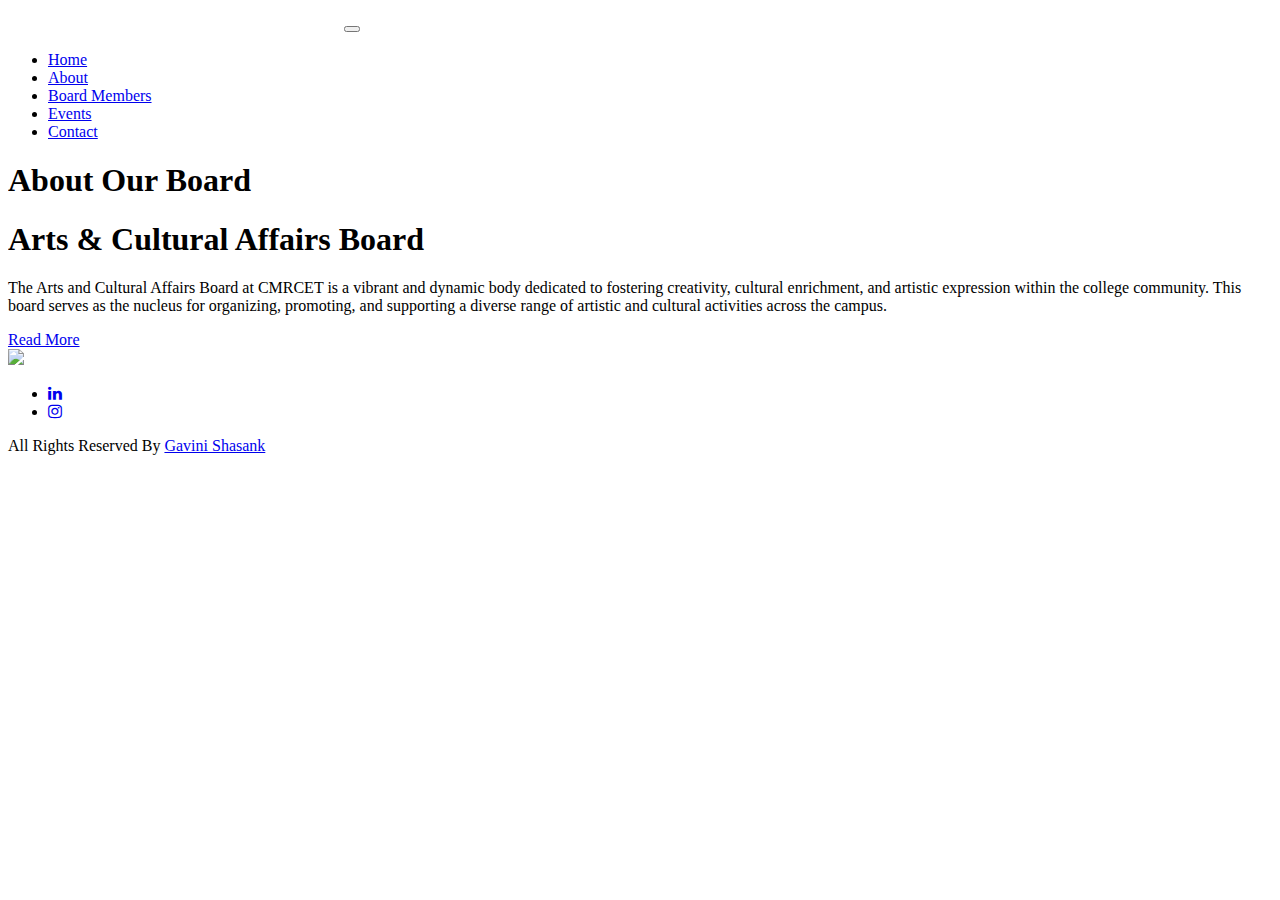
==== about.html @ b88264cf "Add files via upload" ====
<!DOCTYPE html>
<html>
   <head>
      <!-- basic -->
      <meta charset="utf-8">
      <meta http-equiv="X-UA-Compatible" content="IE=edge">
      <meta name="viewport" content="width=device-width, initial-scale=1">
      <!-- mobile metas -->
      <meta name="viewport" content="width=device-width, initial-scale=1">
      <meta name="viewport" content="initial-scale=1, maximum-scale=1">
      <!-- site metas -->
      <title>About</title>
      <meta name="keywords" content="">
      <meta name="description" content="">
      <meta name="author" content="">
      <!-- bootstrap css -->
      <link rel="stylesheet" type="text/css" href="css/bootstrap.min.css">
      <!-- style css -->
      <link rel="stylesheet" type="text/css" href="css/style.css">
      <!-- Responsive-->
      <link rel="stylesheet" href="css/responsive.css">
      <!-- fevicon -->
      <link rel="icon" href="images/sym.jpg" type="image/gif" />
      <!-- font css -->
      <link href="https://fonts.googleapis.com/css2?family=Poppins:wght@400;600;800&display=swap" rel="stylesheet">
      <!-- Scrollbar Custom CSS -->
      <link rel="stylesheet" href="css/jquery.mCustomScrollbar.min.css">
      <!-- Tweaks for older IEs-->
      <link rel="stylesheet" href="https://netdna.bootstrapcdn.com/font-awesome/4.0.3/css/font-awesome.css">
   </head>
   <body>
      <div class="header_section header_bg">
         <div class="container">
            <nav class="navbar navbar-expand-lg navbar-light bg-light">
               <a class="navbar-brand" href="index.html" style="color: #ffffff; font-size: 1.5rem; font-weight: bold; text-decoration: none; margin-right: 20px;">Arts & Cultural Affairs Board</a>
               <button class="navbar-toggler" type="button" data-toggle="collapse" data-target="#navbarSupportedContent" aria-controls="navbarSupportedContent" aria-expanded="false" aria-label="Toggle navigation">
                  <span class="navbar-toggler-icon"></span>
               </button>
               <div class="collapse navbar-collapse" id="navbarSupportedContent">
                  <ul class="navbar-nav ml-auto">
                     <li class="nav-item">
                        <a class="nav-link" href="index.html">Home</a>
                     </li>
                     <li class="nav-item">
                        <a class="nav-link" href="about.html">About</a>
                     </li>
                     <li class="nav-item">
                        <a class="nav-link" href="coffees.html">Board Members</a>
                     </li>
                     <li class="nav-item">
                        <a class="nav-link" href="blog.html">Events</a>
                     </li>
                     <li class="nav-item">
                        <a class="nav-link" href="contact.html">Contact</a>
                     </li>
                  </ul>
               </div>
            </nav>
         </div>
      </div>
      
      <!-- Add this script at the end of your body -->
      <script>
         // JavaScript to set active class based on current page
         var path = window.location.pathname;
         var page = path.split("/").pop();
         var navLinks = document.querySelectorAll('.navbar-nav .nav-link');
         navLinks.forEach(function(link) {
            if (link.getAttribute('href') === page) {
               link.parentElement.classList.add('active');
            } else {
               link.parentElement.classList.remove('active');
            }
         });
      </script>
   </body>
      <!-- header section end -->
      <!-- about section start -->
      <div class="about_section layout_padding">
         <div class="container">
            <div class="about_section_2">
               <div class="row">
                  <div class="col-md-6"> 
                     <div class="about_taital_box">
                        <h1 class="about_taital">About Our Board</h1>
                        <h1 class="about_taital_1">Arts & Cultural Affairs Board</h1>
                        <p class=" about_text">The Arts and Cultural Affairs Board at CMRCET is a vibrant and dynamic body dedicated to fostering creativity, cultural enrichment, and artistic expression within the college community. This board serves as the nucleus for organizing, promoting, and supporting a diverse range of artistic and cultural activities across the campus.</p>
                        <div class="readmore_btn"><a href="#">Read More</a></div>
                     </div>
                  </div>
                  <div class="col-md-6"> 
                     <div class="image_iman"><img src="images/sym.jpg" class="about_img"></div>
                  </div>
               </div>
            </div>
         </div>
      </div>
      <!-- about section end -->
      <!-- footer section start -->
      <div class="footer_section layout_padding margin_top90">
         <div class="container">
            <div class="row">
               <div class="col-md-12">
                  <div class="footer_social_icon">
                     <ul>
                        <!-- <li><a href="#"><i class="fa fa-facebook" aria-hidden="true"></i></a></li>
                        <li><a href="#"><i class="fa fa-twitter" aria-hidden="true"></i></a></li> -->
                        <li><a href="#"><i class="fa fa-linkedin" aria-hidden="true"></i></a></li>
                        <li><a href="#"><i class="fa fa-instagram" aria-hidden="true"></i></a></li>
                     </ul>
                  </div>
                  <!-- <div class="location_text">
                     <ul>
                        <li>
                           <a href="#">
                           <i class="fa fa-phone" aria-hidden="true"></i><span class="padding_left_10">+01 1234567890</span>
                           </a>
                        </li>
                        <li>
                           <a href="#">
                           <i class="fa fa-envelope" aria-hidden="true"></i><span class="padding_left_10">demo@gmail.com</span>
                           </a>
                        </li>
                     </ul>
                  </div> -->
                  <!-- <div class="form-group">
                     <textarea class="update_mail" placeholder="Your Email" rows="5" id="comment" name="Your Email"></textarea>
                     <div class="subscribe_bt"><a href="#"><i class="fa fa-arrow-right" aria-hidden="true"></i></a></div>
                  </div> -->
               </div>
            </div>
         </div>
      </div>
      <!-- footer section end -->
      <!-- copyright section start -->
      <!-- copyright section start -->
      <div class="copyright_section">
         <div class="container">
            <div class="row">
               <div class="col-sm-12">
                  <p class="copyright_text"> All Rights Reserved By <a href="https://gavinishasank.github.io/Portfolio/" target="_blank" >Gavini Shasank</a>
                     </p>
               </div>
            </div>
         </div>
      </div>
      <!-- copyright section end -->
      <!-- copyright section end -->
      <!-- Javascript files-->
      <script src="js/jquery.min.js"></script>
      <script src="js/popper.min.js"></script>
      <script src="js/bootstrap.bundle.min.js"></script>
      <script src="js/jquery-3.0.0.min.js"></script>
      <script src="js/plugin.js"></script>
      <!-- sidebar -->
      <script src="js/jquery.mCustomScrollbar.concat.min.js"></script>
      <script src="js/custom.js"></script>
   </body>
</html>
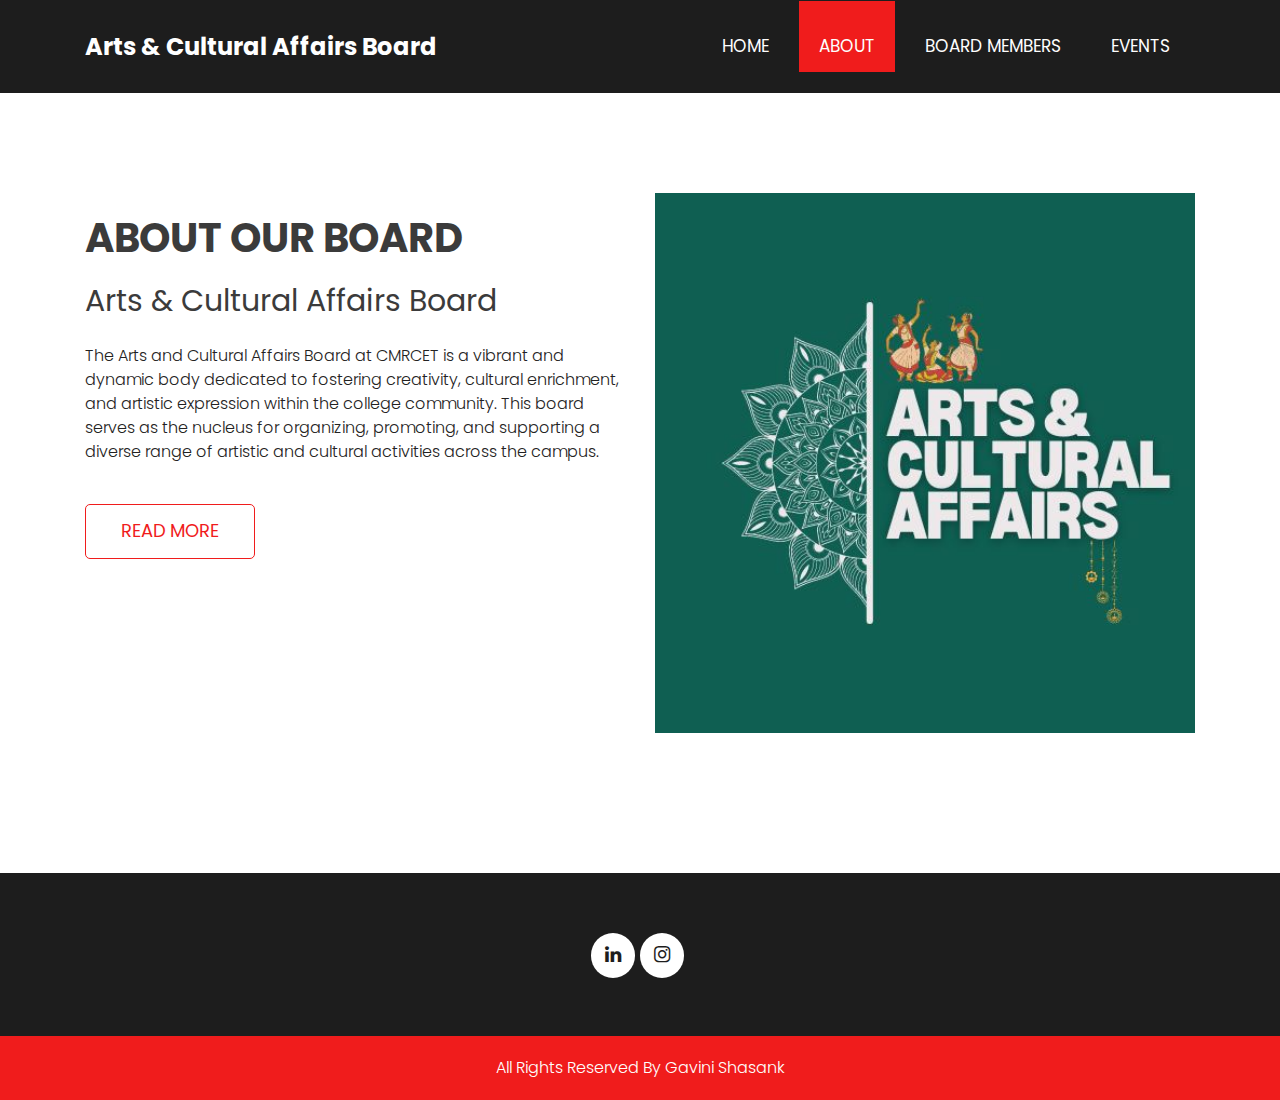
==== commit 90fc2d53: "made small changes regarding css formating" ====
--- a/about.html
+++ b/about.html
@@ -17,6 +17,9 @@
       <link rel="stylesheet" type="text/css" href="css/bootstrap.min.css">
       <!-- style css -->
       <link rel="stylesheet" type="text/css" href="css/style.css">
+      <link rel="stylesheet" type="text/css" href="css/stylea.css">
+      <link rel="stylesheet" type="text/css" href="css/stylem.css">
+      <link rel="stylesheet" type="text/css" href="css/stylee.css">
       <!-- Responsive-->
       <link rel="stylesheet" href="css/responsive.css">
       <!-- fevicon -->
@@ -45,14 +48,12 @@
                         <a class="nav-link" href="about.html">About</a>
                      </li>
                      <li class="nav-item">
-                        <a class="nav-link" href="coffees.html">Board Members</a>
+                        <a class="nav-link" href="members.html">Board Members</a>
                      </li>
                      <li class="nav-item">
-                        <a class="nav-link" href="blog.html">Events</a>
+                        <a class="nav-link" href="events.html">Events</a>
                      </li>
-                     <li class="nav-item">
-                        <a class="nav-link" href="contact.html">Contact</a>
-                     </li>
+                  
                   </ul>
                </div>
             </nav>
@@ -138,7 +139,7 @@
          <div class="container">
             <div class="row">
                <div class="col-sm-12">
-                  <p class="copyright_text"> All Rights Reserved By <a href="https://gavinishasank.github.io/Portfolio/" target="_blank" >Gavini Shasank</a>
+                  <p class="copyright_text"> All Rights Reserved By <a href="https://www.linkedin.com/in/gavini-shasank-b14610246/" target="_blank" >Gavini Shasank</a>
                      </p>
                </div>
             </div>
--- a/css/style.css
+++ b/css/style.css
@@ -0,0 +1,806 @@
+/*--------------------------------------------------------------------- File Name: style.css ---------------------------------------------------------------------*/
+
+/*--------------------------------------------------------------------- import Files ---------------------------------------------------------------------*/
+
+@import url(animate.min.css);
+@import url(normalize.css);
+@import url(icomoon.css);
+@import url(css/font-awesome.min.css);
+@import url(meanmenu.css);
+@import url(owl.carousel.min.css);
+@import url(swiper.min.css);
+@import url(slick.css);
+@import url(jquery.fancybox.min.css);
+@import url(jquery-ui.css);
+@import url(nice-select.css);
+
+/*--------------------------------------------------------------------- skeleton ---------------------------------------------------------------------*/
+
+* {
+  box-sizing: border-box !important;
+  transition: ease all 0.5s;
+}
+
+html {
+  scroll-behavior: smooth;
+}
+
+body {
+  color: #666666;
+  font-size: 14px;
+  font-family: "Poppins", sans-serif;
+  line-height: 1.80857;
+  font-weight: normal;
+  overflow-x: hidden;
+}
+
+a {
+  color: #1f1f1f;
+  text-decoration: none !important;
+  outline: none !important;
+  -webkit-transition: all 0.3s ease-in-out;
+  -moz-transition: all 0.3s ease-in-out;
+  -ms-transition: all 0.3s ease-in-out;
+  -o-transition: all 0.3s ease-in-out;
+  transition: all 0.3s ease-in-out;
+}
+
+h1,
+h2,
+h3,
+h4,
+h5,
+h6 {
+  letter-spacing: 0;
+  font-weight: normal;
+  position: relative;
+  padding: 0 0 10px 0;
+  font-weight: normal;
+  line-height: normal;
+  color: #111111;
+  margin: 0;
+}
+
+h1 {
+  font-size: 24px;
+}
+
+h2 {
+  font-size: 22px;
+}
+
+h3 {
+  font-size: 18px;
+}
+
+h4 {
+  font-size: 16px;
+}
+
+h5 {
+  font-size: 14px;
+}
+
+h6 {
+  font-size: 13px;
+}
+
+*,
+*::after,
+*::before {
+  -webkit-box-sizing: border-box;
+  -moz-box-sizing: border-box;
+  box-sizing: border-box;
+}
+
+h1 a,
+h2 a,
+h3 a,
+h4 a,
+h5 a,
+h6 a {
+  color: #212121;
+  text-decoration: none !important;
+  opacity: 1;
+}
+
+button:focus {
+  outline: none;
+}
+
+ul,
+li,
+ol {
+  margin: 0px;
+  padding: 0px;
+  list-style: none;
+}
+
+p {
+  margin: 20px;
+  font-weight: 300;
+  font-size: 15px;
+  line-height: 24px;
+}
+
+a {
+  color: #222222;
+  text-decoration: none;
+  outline: none !important;
+}
+
+a,
+.btn {
+  text-decoration: none !important;
+  outline: none !important;
+  -webkit-transition: all 0.3s ease-in-out;
+  -moz-transition: all 0.3s ease-in-out;
+  -ms-transition: all 0.3s ease-in-out;
+  -o-transition: all 0.3s ease-in-out;
+  transition: all 0.3s ease-in-out;
+}
+
+img {
+  max-width: 100%;
+  height: auto;
+}
+
+:focus {
+  outline: 0;
+}
+
+.paddind_bottom_0 {
+  padding-bottom: 0 !important;
+}
+
+.btn-custom {
+  margin-top: 20px;
+  background-color: transparent !important;
+  border: 2px solid #ddd;
+  padding: 12px 40px;
+  font-size: 16px;
+}
+
+.lead {
+  font-size: 18px;
+  line-height: 30px;
+  color: #767676;
+  margin: 0;
+  padding: 0;
+}
+
+.form-control:focus {
+  border-color: #ffffff !important;
+  box-shadow: 0 0 0 0.2rem rgba(255, 255, 255, 0.25);
+}
+
+.navbar-form input {
+  border: none !important;
+}
+
+.badge {
+  font-weight: 500;
+}
+
+blockquote {
+  margin: 20px 0 20px;
+  padding: 30px;
+}
+
+button {
+  border: 0;
+  margin: 0;
+  padding: 0;
+  cursor: pointer;
+}
+
+.full {
+  float: left;
+  width: 100%;
+}
+
+.layout_padding {
+  padding-top: 100px;
+  padding-bottom: 50px;
+}
+
+.padding_0 {
+  padding: 0px;
+}
+
+/* header section start */
+
+.header_section {
+  width: 100%;
+  float: left;
+  background-image: url(../images/akshaya.d.jpg);
+  height: auto;
+  background-size: 100% 100%;
+  background-repeat: no-repeat;
+}
+
+.header_bg {
+  width: 100%;
+  float: left;
+  background: #1d1d1d;
+  height: auto;
+  background-size: 100%;
+}
+
+.bg-light {
+  background-color: transparent !important;
+}
+
+.mr-auto,
+.mx-auto {
+  margin: 0 auto;
+  text-align: center;
+}
+
+.navbar-expand-lg .navbar-nav .nav-link {
+  padding: 30px 20px 10px 20px;
+  font-size: 17px;
+  color: #fefefd;
+  text-transform: uppercase;
+  background-color: transparent;
+  margin: 0px 5px;
+}
+
+.navbar-light .navbar-nav .nav-link:focus,
+.navbar-light .navbar-nav .nav-link:hover {
+  color: #fefefd;
+  background-color: #f01c1c;
+}
+
+.navbar-light .navbar-nav .active > .nav-link,
+.navbar-light .navbar-nav .nav-link.active,
+.navbar-light .navbar-nav .nav-link.show,
+.navbar-light .navbar-nav .show > .nav-link {
+  color: #fefefd;
+  background-color: #f01c1c;
+}
+
+.navbar-brand {
+  margin: 0px;
+  float: right;
+}
+
+.navbar {
+  padding: 0px 0px 20px 0px;
+}
+
+.user_icon {
+  padding-right: 15px;
+}
+
+.login_bt {
+  width: 210px;
+  margin-top: 28px;
+}
+
+.login_bt ul {
+  margin: 0px;
+  padding: 0px;
+}
+
+.login_bt li a {
+  float: left;
+  font-size: 18px;
+  color: #fefefd;
+  text-transform: uppercase;
+  padding: 0px 0px 0px 50px;
+}
+
+.login_bt li a:hover {
+  color: #f01c1c;
+}
+
+.navbar-brand {
+  margin-top: 20px;
+}
+
+/* header section end */
+
+/* banner section start */
+
+.banner_section {
+  width: 100%;
+  float: left;
+  padding: 90px 0px 140px 0px;
+}
+
+.banner_taital_main {
+  width: 100%;
+  float: left;
+}
+
+.banner_taital {
+  width: 100%;
+  font-size: 80px;
+  color: #fefefd;
+  font-weight: 800;
+  line-height: 90px;
+}
+
+.banner_text {
+  width: 100%;
+  float: left;
+  font-size: 16px;
+  color: #fefefd;
+  margin: 20px 0px 0px 0px;
+}
+
+.btn_main {
+  width: 100%;
+  float: left;
+  padding-top: 40px;
+}
+
+.about_bt {
+  width: 175px;
+  float: left;
+}
+
+.about_bt a {
+  width: 100%;
+  float: left;
+  font-size: 18px;
+  background-color: #fefefd;
+  color: #1c130f;
+  text-align: center;
+  padding: 10px;
+  border-radius: 5px;
+  text-transform: uppercase;
+}
+
+.about_bt a:hover {
+  color: #fefefd;
+  background-color: #f01c1c;
+}
+
+.about_bt.active a {
+  color: #fefefd;
+  background-color: #f01c1c;
+}
+
+.callnow_bt {
+  width: 175px;
+  float: left;
+}
+
+.callnow_bt a {
+  width: 100%;
+  float: left;
+  font-size: 18px;
+  background-color: #fefefd;
+  color: #1c130f;
+  text-align: center;
+  padding: 10px;
+  margin-left: 10px;
+  border-radius: 5px;
+  text-transform: uppercase;
+}
+
+.callnow_bt a:hover {
+  color: #fefefd;
+  background-color: #f01c1c;
+}
+
+#banner_slider a.carousel-control-prev {
+  left: 0px;
+  top: 411px;
+  right: 60px;
+}
+
+#banner_slider a.carousel-control-next {
+  right: 0px;
+  top: 411px;
+  left: 60px;
+  color: #fefefd;
+  background-color: #f01c1c;
+}
+
+#banner_slider .carousel-control-next,
+#banner_slider .carousel-control-prev {
+  width: 55px;
+  height: 55px;
+  opacity: 1;
+  font-size: 16px;
+  color: #4a4949;
+  background-color: #efefef;
+  margin: 0 auto;
+  text-align: center;
+}
+
+#banner_slider .carousel-control-next:focus,
+#banner_slider .carousel-control-next:hover,
+#banner_slider .carousel-control-prev:focus,
+#banner_slider .carousel-control-prev:hover {
+  color: #fefefd;
+  background-color: #f01c1c;
+}
+
+.banner_img {
+  width: 100%;
+  float: left;
+  text-align: center;
+}
+
+/* banner section end */
+
+/* about section start */
+/* about section end */
+
+/* coffee section start */
+
+/* coffee section end */
+
+/* client section start */
+
+.client_section {
+  width: 100%;
+  float: left;
+}
+
+.client_section_2 {
+  width: 100%;
+  float: left;
+}
+
+.client_taital_main {
+  width: 100%;
+  display: flex;
+  padding-top: 30px;
+}
+
+.client_left {
+  width: 20%;
+  float: left;
+}
+
+.client_img {
+  width: 90%;
+}
+
+.client_right {
+  width: 80%;
+  float: left;
+  padding-top: 20px;
+}
+
+.moark_text {
+  width: 100%;
+  float: left;
+  font-size: 24px;
+  color: #3b3b3b;
+  font-weight: bold;
+}
+
+.client_text {
+  width: 75%;
+  float: left;
+  font-size: 16px;
+  color: #3b3b3b;
+  margin: 0px;
+}
+
+#custom_slider a.carousel-control-prev {
+  left: initial;
+  top: 190px;
+  right: -50px;
+  color: #fefefd;
+  background-color: #dc8977;
+}
+
+#custom_slider a.carousel-control-next {
+  right: -50px;
+  top: 130px;
+}
+
+#custom_slider .carousel-control-next,
+#custom_slider .carousel-control-prev {
+  width: 55px;
+  height: 55px;
+  opacity: 1;
+  font-size: 16px;
+  color: #fefefd;
+  background-color: #4a4949;
+}
+
+#custom_slider .carousel-control-next:focus,
+#custom_slider .carousel-control-next:hover,
+#custom_slider .carousel-control-prev:focus,
+#custom_slider .carousel-control-prev:hover {
+  color: #fefefd;
+  background-color: #dc8977;
+}
+
+/* client section end */
+
+/* blog section start */
+
+/* blog section end */
+
+/* contact section start */
+
+.contact_section {
+  width: 100%;
+  float: left;
+}
+
+.contact_taital {
+  width: 100%;
+  float: left;
+  font-size: 40px;
+  color: #252525;
+  font-weight: bold;
+  text-align: center;
+  text-transform: uppercase;
+}
+
+.contact_section_2 {
+  width: 100%;
+  float: left;
+  padding-top: 55px;
+}
+
+.padding_left_0 {
+  padding-left: 0px;
+}
+
+.mail_section_1 {
+  width: 50%;
+  margin: 0 auto;
+}
+
+.mail_text {
+  width: 100%;
+  float: left;
+  font-size: 16px;
+  color: #2e2e2d;
+  border: 0px;
+  background-color: #efefef;
+  padding: 11px 20px;
+  margin-top: 20px;
+  border-radius: 40px;
+  font-family: "Poppins", sans-serif;
+}
+
+input.mail_text::placeholder {
+  color: #2e2e2d;
+}
+
+.massage-bt {
+  color: #2e2e2d;
+  width: 100%;
+  height: 110px;
+  font-size: 18px;
+  background-color: #efefef;
+  padding: 40px 20px 0px 20px;
+  border: 0px;
+  height: 110px;
+  margin-top: 20px;
+  border-radius: 40px;
+  font-family: "Poppins", sans-serif;
+}
+
+textarea#comment.massage-bt::placeholder {
+  color: #2e2e2d;
+}
+
+.send_bt {
+  width: 170px;
+  margin: 0 auto;
+  text-align: center;
+}
+
+.send_bt a {
+  width: 100%;
+  text-align: center;
+  font-size: 16px;
+  color: #fefefd;
+  background-color: #f01c1c;
+  padding: 10px;
+  margin-top: 20px;
+  display: block;
+  border-radius: 40px;
+}
+
+.send_bt a:hover {
+  color: #161616;
+  background-color: #efefef;
+}
+
+.map_main {
+  width: 100%;
+  float: left;
+  margin-top: 90px;
+}
+
+/* contact section end */
+
+/* footer section start */
+
+.footer_section {
+  width: 100%;
+  float: left;
+  height: auto;
+  background-color: #1d1d1d;
+  background-size: 100%;
+  padding: 50px 0px;
+}
+
+.address_text {
+  width: 100%;
+  float: left;
+  text-align: center;
+  font-size: 30px;
+  color: #fefefd;
+  font-weight: bold;
+  padding-bottom: 50px;
+}
+
+.footer_text {
+  width: 60%;
+  margin: 0 auto;
+  font-size: 16px;
+  color: #fefefd;
+  text-align: center;
+}
+
+.location_text {
+  width: 100%;
+  margin: 0 auto;
+  text-align: center;
+  padding-top: 50px;
+}
+
+.location_text ul {
+  margin: 0px;
+  padding: 0px;
+  display: inline-block;
+}
+
+.location_text li {
+  float: left;
+  font-size: 16px;
+  color: #ffffff;
+  padding: 0px 10px 5px 10px;
+}
+
+.location_text li a {
+  color: #ffffff;
+}
+
+.location_text li a:hover {
+  color: #f01c1c;
+}
+
+.padding_left_10 {
+  padding-left: 10px;
+}
+
+.social_icon {
+  width: 100%;
+  display: inline-block;
+  text-align: center;
+  margin-top: 10px;
+}
+
+.footer_social_icon {
+  width: 100%;
+  margin: 0 auto;
+  text-align: center;
+}
+
+.footer_social_icon ul {
+  margin: 0px;
+  padding: 0px;
+  display: inline-block;
+}
+
+.footer_social_icon li {
+  float: left;
+}
+
+.footer_social_icon li a {
+  float: left;
+  padding: 5px 10px;
+  background-color: #fff;
+  color: #1d1d1d;
+  border-radius: 100%;
+  font-size: 19px;
+  margin-right: 5px;
+  width: 44px;
+  text-align: center;
+  margin-top: 10px;
+}
+
+.footer_social_icon li a:hover {
+  background-color: #ffffff;
+  color: #f01c1c;
+}
+
+.update_mail {
+  color: #383838;
+  width: 100%;
+  height: 55px;
+  font-size: 18px;
+  padding: 10px 20px 0px 20px;
+  background-color: #efefef;
+  margin: 0 auto;
+  justify-content: center;
+  align-items: center;
+  display: block;
+  margin-top: 20px;
+  border: 1px solid #f01c1c;
+}
+
+textarea#comment.update_mail::placeholder {
+  color: #383838;
+}
+
+.form-group {
+  margin-bottom: 1rem;
+  display: flex;
+  width: 50%;
+  margin: 0 auto;
+  text-align: center;
+}
+
+.subscribe_bt {
+  width: 70px;
+  float: left;
+  padding-top: 20px;
+}
+
+.subscribe_bt a {
+  width: 100%;
+  float: left;
+  color: #fefefd;
+  font-size: 16px;
+  padding: 13px 0px 14px 0px;
+  background-color: #f01c1c;
+  text-transform: uppercase;
+  text-align: center;
+}
+
+.subscribe_bt a:hover {
+  color: #fefefd;
+  background-color: #f01c1c;
+}
+
+/* footer section end */
+
+/* copyright section start */
+
+.copyright_section {
+  width: 100%;
+  float: left;
+  background-color: #f01c1c;
+  height: auto;
+}
+
+.copyright_text {
+  width: 100%;
+  float: left;
+  font-size: 16px;
+  color: #fefefd;
+  text-align: center;
+  margin-left: 0px;
+  font-family: "Poppins", sans-serif;
+}
+
+.copyright_text a {
+  color: #fefefd;
+}
+
+.copyright_text a:hover {
+  color: #252525;
+}
+
+/* copyright section end */
+
+.margin_top90 {
+  margin-top: 90px;
+}
--- a/css/stylea.css
+++ b/css/stylea.css
@@ -0,0 +1,69 @@
+.about_section {
+  width: 100%;
+  float: left;
+}
+
+.about_section_2 {
+  width: 100%;
+  float: left;
+}
+
+.about_taital {
+  width: 100%;
+  float: left;
+  font-size: 40px;
+  color: #3b3b3b;
+  text-transform: uppercase;
+  font-weight: bold;
+  padding-bottom: 0px;
+}
+
+.about_taital_box {
+  width: 100%;
+  float: left;
+  padding-top: 15px;
+}
+
+.about_img {
+  width: 100%;
+}
+
+.about_taital_1 {
+  width: 100%;
+  float: left;
+  font-size: 30px;
+  color: #3b3b3b;
+  margin: 10px 0px;
+}
+
+.about_text {
+  width: 100%;
+  float: left;
+  font-size: 16px;
+  color: #232222;
+  margin: 0px;
+}
+
+.readmore_btn {
+  width: 170px;
+  float: left;
+  margin-top: 40px;
+}
+
+.readmore_btn a {
+  width: 100%;
+  float: left;
+  font-size: 18px;
+  color: #f01c1c;
+  text-transform: uppercase;
+  border-radius: 5px;
+  border: 1px solid #f01c1c;
+  padding: 10px;
+  border-radius: 5px;
+  text-align: center;
+}
+
+.readmore_btn a:hover {
+  color: #4a4949;
+  border: 1px solid #4a4949;
+}
--- a/css/stylem.css
+++ b/css/stylem.css
@@ -0,0 +1,108 @@
+.coffee_section {
+  width: 100%;
+  float: left;
+}
+
+.coffee_taital {
+  width: 100%;
+  float: left;
+  font-size: 40px;
+  color: #3b3b3b;
+  text-transform: uppercase;
+  text-align: center;
+  font-weight: bold;
+  padding-bottom: 0px;
+}
+
+.coffee_section_2 {
+  width: 90%;
+  margin: 0 auto;
+  text-align: center;
+  padding-top: 40px;
+}
+
+.coffee_img img {
+  width: 100%;
+  float: left;
+}
+.coffee_box {
+  width: 100%;
+  float: left;
+  background-color: #242c2f;
+  height: auto;
+  padding: 20px 20px;
+}
+.coffee_box:hover {
+  background-color: #f01c1c;
+}
+
+.types_text {
+  width: 100%;
+  float: left;
+  font-size: 22px;
+  color: #fefefd;
+  text-align: center;
+  font-weight: bold;
+}
+
+.looking_text {
+  width: 100%;
+  float: left;
+  font-size: 14px;
+  color: #fefefd;
+  text-align: center;
+  margin: 0px;
+}
+
+.read_bt {
+  width: 150px;
+  margin: 0 auto;
+  text-align: center;
+  padding-top: 20px;
+  display: flex;
+}
+
+.read_bt a {
+  width: 100%;
+  float: left;
+  font-size: 16px;
+  color: #fefefd;
+  text-align: center;
+  border-radius: 5px;
+  border: 1px solid #fefefd;
+  text-transform: uppercase;
+  padding: 8px;
+}
+
+.read_bt a:hover {
+  color: #fefefd;
+  border: 1px solid #fefefd;
+}
+
+#main_slider a.carousel-control-prev {
+  left: -50px;
+  top: 170px;
+}
+
+#main_slider a.carousel-control-next {
+  right: -50px;
+  top: 170px;
+}
+
+#main_slider .carousel-control-next,
+#main_slider .carousel-control-prev {
+  width: 55px;
+  height: 55px;
+  opacity: 1;
+  font-size: 16px;
+  color: #fefefd;
+  background-color: #4a4949;
+}
+
+#main_slider .carousel-control-next:focus,
+#main_slider .carousel-control-next:hover,
+#main_slider .carousel-control-prev:focus,
+#main_slider .carousel-control-prev:hover {
+  color: #fefefd;
+  background-color: #f01c1c;
+}
--- a/css/stylee.css
+++ b/css/stylee.css
@@ -0,0 +1,75 @@
+.blog_section {
+  width: 100%;
+  float: left;
+}
+
+.blog_section_2 {
+  width: 100%;
+  float: left;
+  padding-top: 60px;
+}
+
+.blog_box {
+  width: 100%;
+  background-color: #ffffff;
+  box-shadow: 0px 0px 20px 0px;
+  padding: 0px 0px 30px 0px;
+}
+
+.blog_img {
+  width: 100%;
+}
+
+.date_text {
+  width: 100px;
+  font-size: 18px;
+  color: #ffffff;
+  text-align: center;
+  text-transform: uppercase;
+  padding: 20px 0px;
+  background-color: #f01c1c;
+  position: absolute;
+  top: 0px;
+}
+
+.prep_text {
+  width: 100%;
+  font-size: 20px;
+  color: #3b3b3b;
+  text-transform: uppercase;
+  font-weight: bold;
+  padding: 20px 20px 10px 20px;
+}
+
+.lorem_text {
+  width: 100%;
+  font-size: 14px;
+  color: #3b3b3b;
+  margin: 0px;
+  padding: 0px 20px;
+}
+
+.read_btn {
+  width: 150px;
+  margin: 0 auto;
+  text-align: center;
+  padding-top: 20px;
+  display: flex;
+}
+
+.read_btn a {
+  width: 100%;
+  float: left;
+  font-size: 16px;
+  color: #f01c1c;
+  text-align: center;
+  border-radius: 5px;
+  border: 1px solid #f01c1c;
+  text-transform: uppercase;
+  padding: 8px;
+}
+
+.read_btn a:hover {
+  color: #3b3b3b;
+  border: 1px solid #3b3b3b;
+}
--- a/css/responsive.css
+++ b/css/responsive.css
@@ -0,0 +1,537 @@
+/*--------------------------------------------------------------------- File Name: responsive.css ---------------------------------------------------------------------*/
+
+
+/*------------------------------------------------------------------- 991px x 768px ---------------------------------------------------------------------*/
+
+@media only screen and (min-width: 768px) and (max-width: 991px) {
+    .header-search {
+        padding: 15px 0px;
+    }
+}
+
+
+/*------------------------------------------------------------------- 767px x 599px ---------------------------------------------------------------------*/
+
+@media only screen and (min-width: 599px) and (max-width: 767px) {
+    .logo {
+        text-align: center;
+    }
+    .cart-content-right {
+        padding-bottom: 5px;
+    }
+    .mg {
+        margin: 0px 0px;
+    }
+    .menu-area-main {
+        height: 256px;
+        overflow-y: auto;
+    }
+    .megamenu>.row [class*="col-"] {
+        padding: 0px;
+    }
+    .menu-area-main .megamenu .men-cat {
+        padding: 0px 15px;
+    }
+    .menu-area-main .megamenu .women-cat {
+        padding: 0px 15px;
+    }
+    .menu-area-main .megamenu .el-cat {
+        padding: 0px 15px;
+    }
+    .mean-container .mean-nav ul li a.mean-expand {
+        height: 19px;
+    }
+    .category-box.women-box {
+        display: none;
+    }
+    .cart-box {
+        display: inline-block;
+        margin: 0px 30px;
+    }
+    .wish-box {
+        float: none;
+        margin: 0px 30px;
+        display: inline-block;
+    }
+    .menu-add {
+        display: none;
+    }
+    .category-box {
+        display: none;
+    }
+    .mean-container .mean-nav ul li ol {
+        padding: 0px;
+    }
+    .mean-container .mean-nav ul li a {
+        padding: 10px 20px;
+        width: 94.8%;
+    }
+    .mean-container .mean-nav ul li li a {
+        width: 92%;
+        padding: 1em 4%;
+    }
+    .mean-container .mean-nav ul li li li a {
+        width: 100%;
+    }
+    .header-search {
+        padding: 15px 0px;
+    }
+    #collapseFilter.d-md-block {
+        padding: 30px 0px;
+    }
+}
+
+
+/*------------------------------------------------------------------- 599px x 280px ---------------------------------------------------------------------*/
+
+@media only screen and (min-width: 280px) and (max-width: 599px) {
+    .cart-content-right {
+        padding-bottom: 5px;
+    }
+    .megamenu>.row [class*="col-"] {
+        padding: 0px;
+    }
+    .menu-area-main .megamenu .men-cat {
+        padding: 0px 15px;
+    }
+    .menu-area-main .megamenu .women-cat {
+        padding: 0px 15px;
+    }
+    .menu-area-main .megamenu .el-cat {
+        padding: 0px 15px;
+    }
+    .mean-container .mean-nav ul li a {
+        padding: 1em 4%;
+        width: 92%;
+    }
+    .mean-container .mean-nav ul li li a {
+        width: 90%;
+        padding: 1em 5%;
+    }
+    .mean-container .sub-full.megamenu-categories ol li a {
+        padding: 5px 0px;
+        text-transform: capitalize;
+        width: 100%;
+    }
+    .megamenu .sub-full.megamenu-categories .women-box .banner-up-text a {
+        width: auto;
+        border: none;
+        float: none;
+    }
+    .menu-area-main {
+        height: 45px;
+        overflow-y: auto;
+    }
+    .mean-container .mean-nav ul li a.mean-expand {
+        top: 0;
+    }
+}
+
+@media (min-width: 992px) and (max-width: 1199px) {
+    .navbar {
+        padding: 0px 0px 15px 0px;
+    }
+
+    .login_bt {
+        width: 140px;
+        margin-top: 28px;
+    }
+
+    .login_bt li a {
+        padding: 0px 0px 0px 20px;
+    }
+
+    .navbar-expand-lg .navbar-nav .nav-link {
+        padding: 30px 10px 10px 10px;
+    }
+
+    .about_taital_box {
+        padding-top: 0px;
+    }
+
+    .about_taital_1 {
+        font-size: 26px;
+        margin: 0px;
+    }
+
+    .readmore_btn {
+        margin-top: 20px;
+    }
+
+    .about_img {
+        height: 300px;
+    }
+
+    .types_text {
+        font-size: 17px;
+    }
+
+    #custom_slider a.carousel-control-next {
+        right: 0px;
+        top: 175px;
+    }
+
+    #custom_slider a.carousel-control-prev {
+        right: 0px;
+        top: 120px;
+        left: initial;
+    }
+
+
+
+}
+
+@media (min-width: 768px) and (max-width: 991px) {
+    .navbar {
+        padding: 15px 0px;
+    }
+    .navbar-light .navbar-toggler {
+        color: #fff;
+        border-color: #fff;
+        background: #fff;
+    }
+    .navbar-expand-lg .navbar-nav .nav-link {
+        color: #ffffff;
+        padding: 10px 20px;
+    }
+    .header_section {
+        background-size: cover;
+    }
+    .navbar-expand-lg .navbar-nav .nav-link {
+        text-align: center;
+    }
+    .search_bt {
+        width: 100%;
+        text-align: center;
+    }
+    #banner_slider a.carousel-control-next {
+        right: 0px;
+        top: 585px;
+        left: 170px;
+        display: none;
+    }
+    #banner_slider a.carousel-control-prev {
+        left: 100px;
+        top: 585px;
+        display: none;
+    }
+    .banner_section .row {
+        display: flex;
+        flex-direction: column-reverse;
+    }
+    .banner_taital_main {
+        padding-top: 0px;
+    }
+
+    .about_taital_box {
+        padding-top: 0;
+    }
+
+    .about_taital {
+        font-size: 30px;
+    }
+
+    .about_text {
+        font-size: 14px;
+    }
+
+    .about_taital_1 {
+        font-size: 24px;
+        margin: 0px;
+    }
+
+    .readmore_btn {
+        margin-top: 20px;
+    }
+
+    #main_slider a.carousel-control-prev {
+        left: -38px;
+        top: 440px;
+    }
+
+    #main_slider a.carousel-control-next {
+        right: -38px;
+        top: 440px;
+    }
+
+    .coffee_img {
+        margin-top: 20px;
+    }
+
+    .client_right {
+        padding-top: 0px;
+    }
+
+    .client_text {
+        width: 90%;
+    }
+
+    #custom_slider a.carousel-control-next {
+        right: -39px;
+        top: 80px;
+    }
+
+    #custom_slider a.carousel-control-prev {
+        left: initial;
+        top: 140px;
+        right: -39px;
+    }
+
+
+
+
+
+
+
+
+
+
+
+}
+
+@media (min-width: 576px) and (max-width: 767px) {
+    .navbar {
+        padding: 15px 0px;
+    }
+    .navbar-light .navbar-toggler {
+        color: #fff;
+        border-color: #fff;
+        background: #fff;
+    }
+    .navbar-expand-lg .navbar-nav .nav-link {
+        color: #ffffff;
+        padding: 10px 20px;
+    }
+    .header_section {
+        background-size: cover;
+    }
+    .navbar-expand-lg .navbar-nav .nav-link {
+        text-align: center;
+    }
+    .search_bt {
+        width: 100%;
+        text-align: center;
+    }
+    #banner_slider a.carousel-control-next {
+        right: 0px;
+        top: 585px;
+        left: 170px;
+        display: none;
+    }
+    #banner_slider a.carousel-control-prev {
+        left: 100px;
+        top: 585px;
+        display: none;
+    }
+    .banner_section .row {
+        display: flex;
+        flex-direction: column-reverse;
+    }
+    .banner_taital_main {
+        padding-top: 0px;
+    }
+    .about_bt {
+        width: 140px;
+        float: left;
+    }
+    .about_img {
+        margin-top: 40px;
+    }
+    .callnow_bt {
+        width: 140px;
+        float: left;
+    }
+    .coffee_taital {
+        font-size: 30px;
+    }
+    #main_slider a.carousel-control-next {
+        right: 0;
+        display: none;
+    }
+    #main_slider a.carousel-control-prev {
+        left: 0;
+        display: none;
+    }
+
+    #custom_slider a.carousel-control-next {
+        right: 0;
+        top: 130px;
+        display: none;
+    }
+
+    #custom_slider a.carousel-control-prev {
+        right: 0;
+        top: 130px;
+        display: none;
+    }
+
+    .about_taital {
+        font-size: 23px;
+    }
+
+    .coffee_img img {
+        margin-top: 20px;
+    }
+
+    .client_taital_main {
+        display: block;
+    }
+
+    .client_left {
+        width: 100%;
+    }
+
+    .client_img img {
+        width: 100%;
+    }
+
+    .client_right {
+        width: 100%;
+    }
+
+    .client_text {
+        width: 100%;
+        font-size: 14px;
+    }
+
+    .prep_text {
+        font-size: 18px;
+    }
+
+    .read_btn{
+        margin-bottom: 20px;
+    }
+
+    .mail_section_1 {
+        width: 100%;
+    }
+    .form-group {
+        width: 100%;
+    }
+}
+
+@media (max-width: 575px) {
+    .navbar {
+        padding: 15px 0px;
+    }
+    .navbar-light .navbar-toggler {
+        color: #fff;
+        border-color: #fff;
+        background: #fff;
+    }
+    .navbar-expand-lg .navbar-nav .nav-link {
+        color: #ffffff;
+        padding: 10px 20px;
+    }
+    .header_section {
+        background-size: cover;
+    }
+    .navbar-expand-lg .navbar-nav .nav-link {
+        text-align: center;
+    }
+    .search_bt {
+        width: 100%;
+        text-align: center;
+    }
+    #banner_slider a.carousel-control-next {
+        right: 0px;
+        top: 585px;
+        left: 170px;
+        display: none;
+    }
+    #banner_slider a.carousel-control-prev {
+        left: 100px;
+        top: 585px;
+        display: none;
+    }
+    .banner_section .row {
+        display: flex;
+        flex-direction: column-reverse;
+    }
+    .banner_taital_main {
+        padding-top: 0px;
+    }
+    .tasty_text {
+        color: #ffffff;
+    }
+    .about_bt {
+        width: 140px;
+        float: left;
+    }
+    .about_img {
+        margin-top: 40px;
+    }
+    .callnow_bt {
+        width: 140px;
+        float: left;
+    }
+    .coffee_taital {
+        font-size: 30px;
+    }
+    #main_slider a.carousel-control-next {
+        right: 0;
+        display: none;
+    }
+    #main_slider a.carousel-control-prev {
+        left: 0;
+        display: none;
+    }
+
+    #custom_slider a.carousel-control-next {
+        right: 0;
+        top: 130px;
+        display: none;
+    }
+
+    #custom_slider a.carousel-control-prev {
+        right: 0;
+        top: 130px;
+        display: none;
+    }
+
+    .about_taital {
+        font-size: 23px;
+    }
+
+    .coffee_img img {
+        margin-top: 20px;
+    }
+
+    .client_taital_main {
+        display: block;
+    }
+
+    .client_left {
+        width: 100%;
+    }
+
+    .client_img img {
+        width: 100%;
+    }
+
+    .client_right {
+        width: 100%;
+    }
+
+    .client_text {
+        width: 100%;
+        font-size: 14px;
+    }
+
+    .prep_text {
+        font-size: 18px;
+    }
+
+    .read_btn{
+        margin-bottom: 20px;
+    }
+
+    .mail_section_1 {
+        width: 100%;
+    }
+    .form-group {
+        width: 100%;
+    }
+
+
+}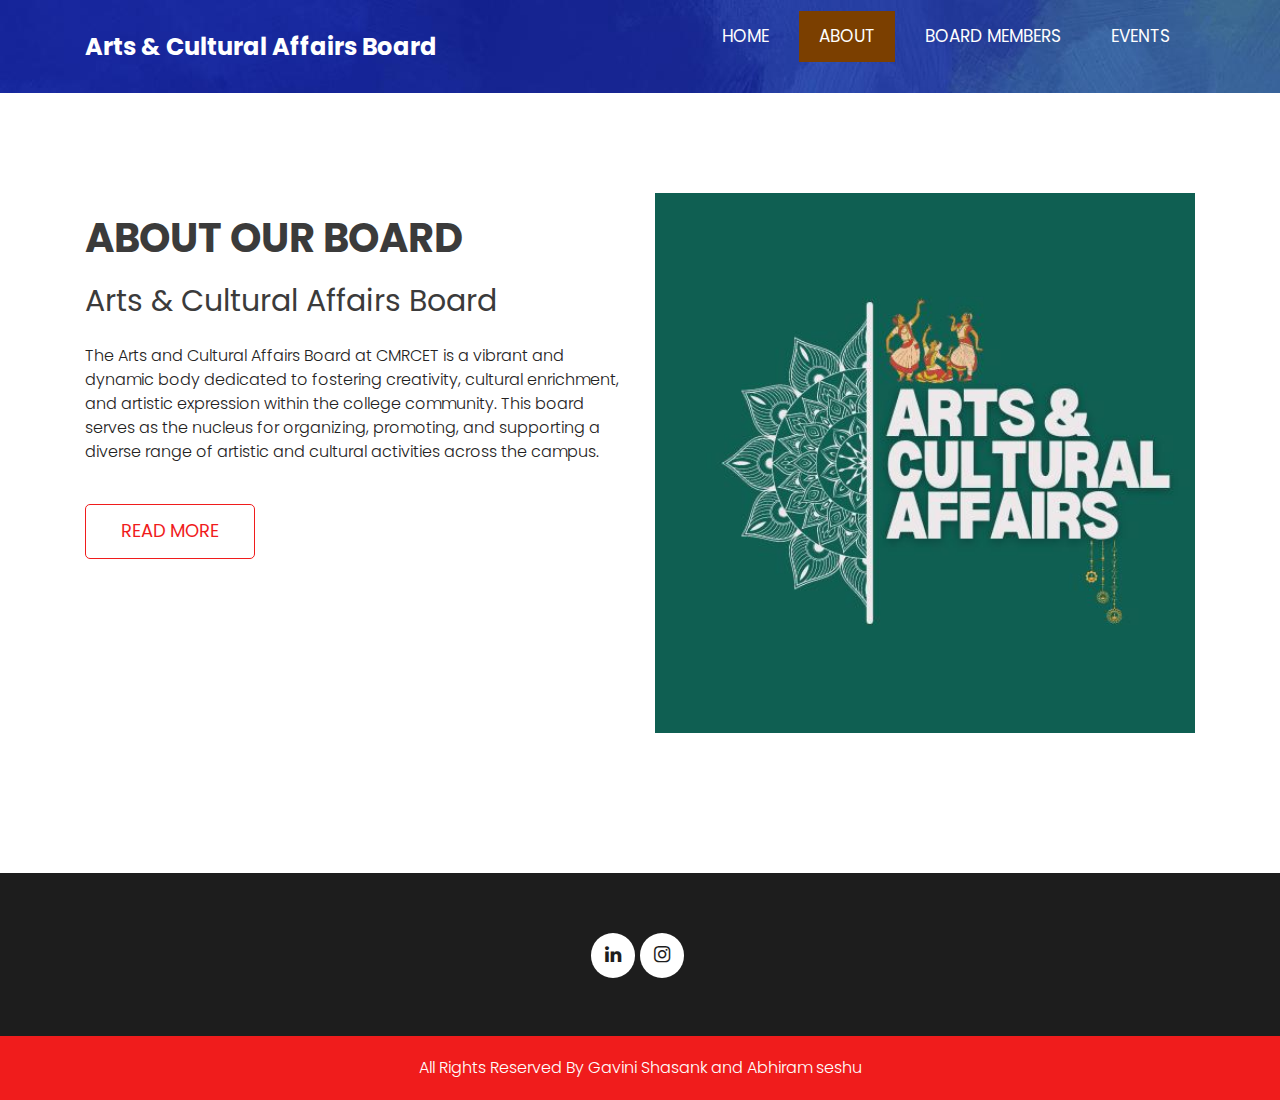
==== commit a32960ea: "header or what" ====
--- a/about.html
+++ b/about.html
@@ -32,7 +32,7 @@
       <link rel="stylesheet" href="https://netdna.bootstrapcdn.com/font-awesome/4.0.3/css/font-awesome.css">
    </head>
    <body>
-      <div class="header_section header_bg">
+      <div class="header_sectionheader_bg">
          <div class="container">
             <nav class="navbar navbar-expand-lg navbar-light bg-light">
                <a class="navbar-brand" href="index.html" style="color: #ffffff; font-size: 1.5rem; font-weight: bold; text-decoration: none; margin-right: 20px;">Arts & Cultural Affairs Board</a>
@@ -139,7 +139,7 @@
          <div class="container">
             <div class="row">
                <div class="col-sm-12">
-                  <p class="copyright_text"> All Rights Reserved By <a href="https://www.linkedin.com/in/gavini-shasank-b14610246/" target="_blank" >Gavini Shasank</a>
+                  <p class="copyright_text"> All Rights Reserved By <a href="https://www.linkedin.com/in/gavini-shasank-b14610246/" target="_blank" >Gavini Shasank</a> and <a href="https://www.linkedin.com/in/abhiram-m-b46134298/" target="_blank" > Abhiram seshu</a>
                      </p>
                </div>
             </div>
--- a/css/style.css
+++ b/css/style.css
@@ -213,7 +213,7 @@
 .header_section {
   width: 100%;
   float: left;
-  background-image: url(../images/akshaya.d.jpg);
+  background-image: url(../images/oh1.jpg);
   height: auto;
   background-size: 100% 100%;
   background-repeat: no-repeat;
@@ -238,7 +238,7 @@
 }
 
 .navbar-expand-lg .navbar-nav .nav-link {
-  padding: 30px 20px 10px 20px;
+  padding: 10px 20px 10px 20px;
   font-size: 17px;
   color: #fefefd;
   text-transform: uppercase;
@@ -249,7 +249,7 @@
 .navbar-light .navbar-nav .nav-link:focus,
 .navbar-light .navbar-nav .nav-link:hover {
   color: #fefefd;
-  background-color: #f01c1c;
+  background-color: #cd853f;
 }
 
 .navbar-light .navbar-nav .active > .nav-link,
@@ -257,12 +257,13 @@
 .navbar-light .navbar-nav .nav-link.show,
 .navbar-light .navbar-nav .show > .nav-link {
   color: #fefefd;
-  background-color: #f01c1c;
+  background-color: #7b3f00;
 }
 
 .navbar-brand {
   margin: 0px;
   float: right;
+  margin-top: 20px;
 }
 
 .navbar {
@@ -295,11 +296,11 @@
   color: #f01c1c;
 }
 
-.navbar-brand {
-  margin-top: 20px;
-}
-
 /* header section end */
+
+.header_sectionheader_bg {
+  background-image: url(../images/oh1.jpg);
+}
 
 /* banner section start */
 
@@ -436,7 +437,13 @@
 /* coffee section end */
 
 /* client section start */
-
+/* .iconac{
+  width:100px;
+} */
+.opi {
+  width: 35px;
+  padding-left: 10px;
+}
 .client_section {
   width: 100%;
   float: left;
@@ -788,6 +795,7 @@
   color: #fefefd;
   text-align: center;
   margin-left: 0px;
+  margin-right: opx;
   font-family: "Poppins", sans-serif;
 }
 
--- a/css/stylee.css
+++ b/css/stylee.css
@@ -38,15 +38,27 @@
   color: #3b3b3b;
   text-transform: uppercase;
   font-weight: bold;
-  padding: 20px 20px 10px 20px;
+  padding: 20px 20px 10px 60px;
 }
-
+.s1_text {
+  width: 100%;
+  padding: 30px 20px 10px 20px;
+}
+.b1_text {
+  width: 100%;
+  font-size: 20px;
+  color: #3b3b3b;
+  text-transform: uppercase;
+  font-weight: bold;
+  padding: 0px 20px 10px 225px;
+}
 .lorem_text {
   width: 100%;
   font-size: 14px;
   color: #3b3b3b;
   margin: 0px;
-  padding: 0px 20px;
+  text-transform: uppercase;
+  padding: 0px 25px;
 }
 
 .read_btn {
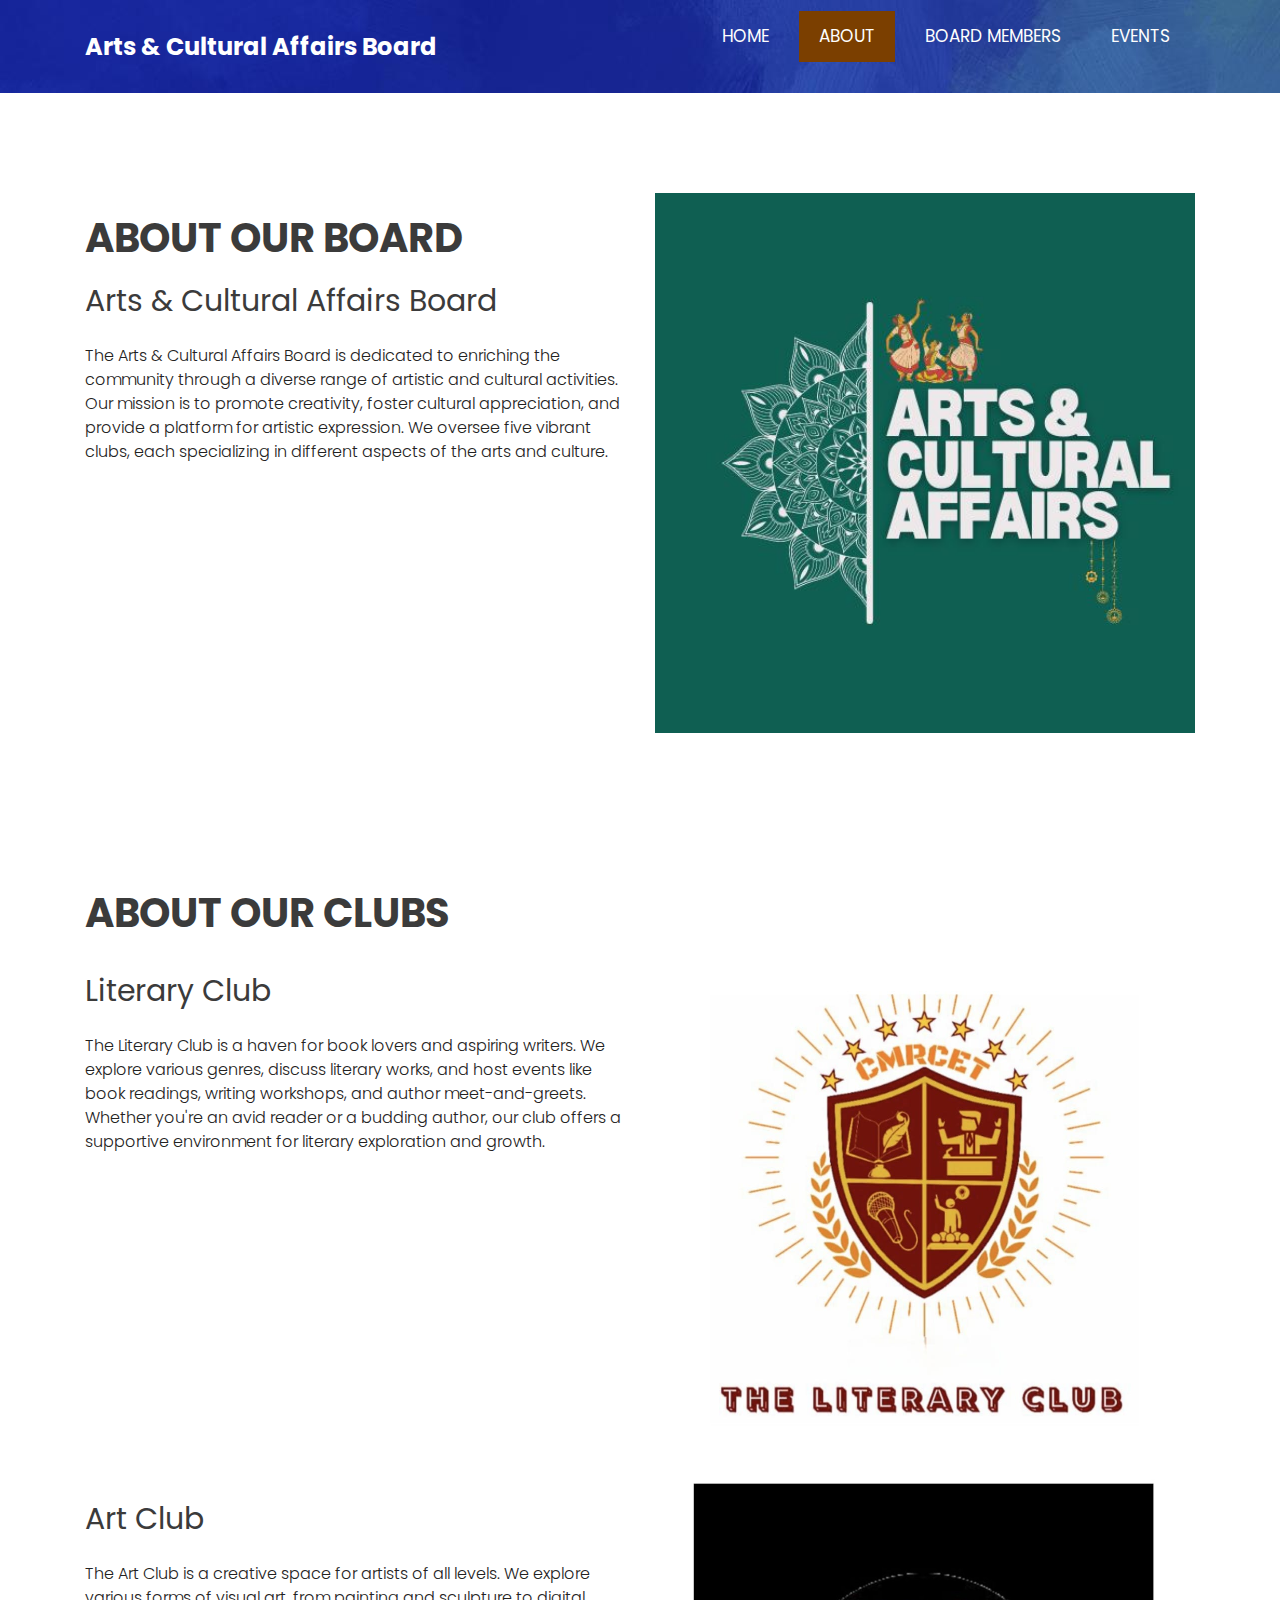
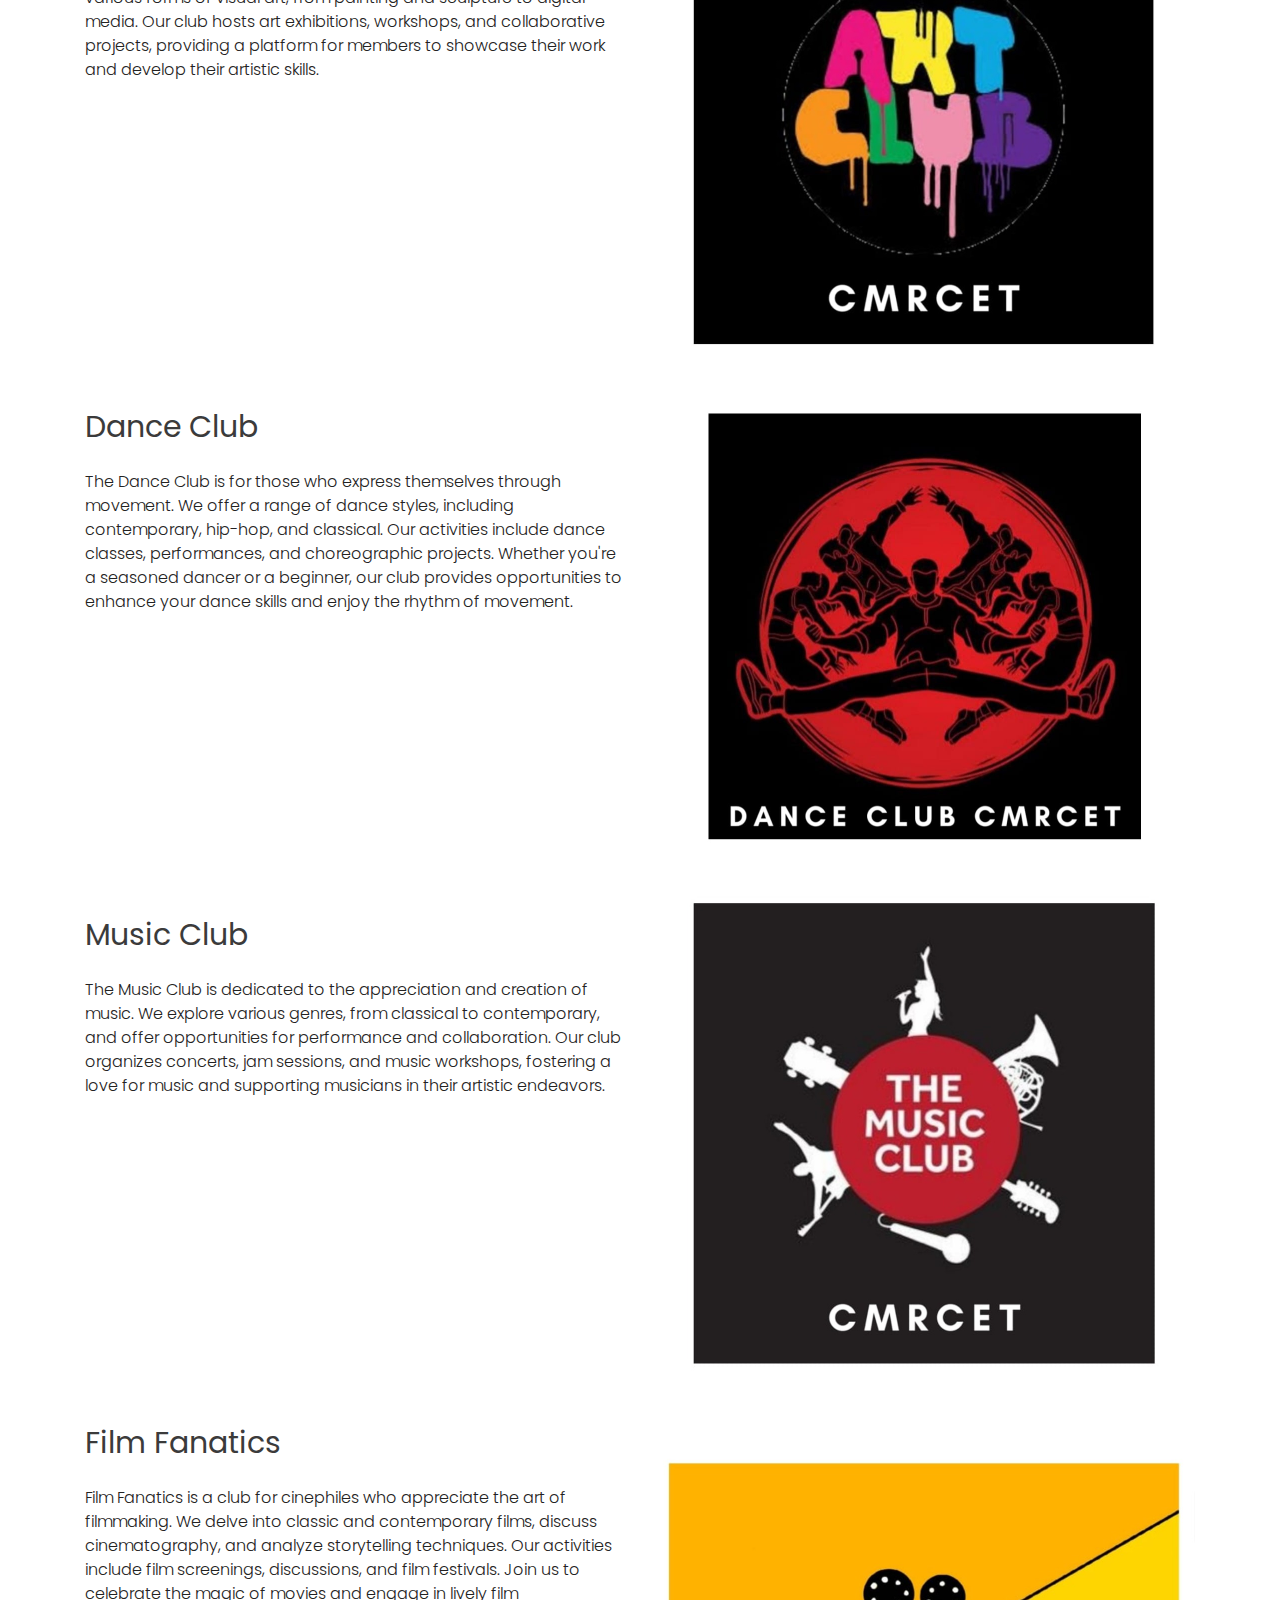
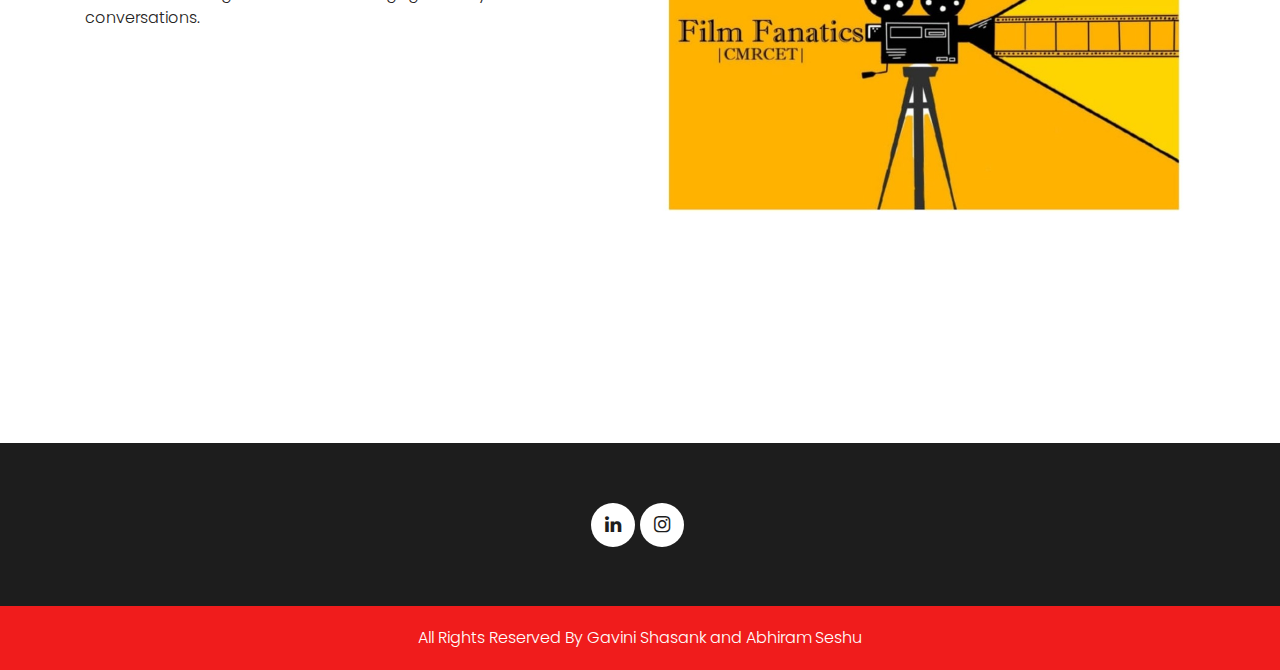
==== commit 52c6a820: ".." ====
--- a/about.html
+++ b/about.html
@@ -1,160 +1,221 @@
 <!DOCTYPE html>
 <html>
-   <head>
-      <!-- basic -->
-      <meta charset="utf-8">
-      <meta http-equiv="X-UA-Compatible" content="IE=edge">
-      <meta name="viewport" content="width=device-width, initial-scale=1">
-      <!-- mobile metas -->
-      <meta name="viewport" content="width=device-width, initial-scale=1">
-      <meta name="viewport" content="initial-scale=1, maximum-scale=1">
-      <!-- site metas -->
-      <title>About</title>
-      <meta name="keywords" content="">
-      <meta name="description" content="">
-      <meta name="author" content="">
-      <!-- bootstrap css -->
-      <link rel="stylesheet" type="text/css" href="css/bootstrap.min.css">
-      <!-- style css -->
-      <link rel="stylesheet" type="text/css" href="css/style.css">
-      <link rel="stylesheet" type="text/css" href="css/stylea.css">
-      <link rel="stylesheet" type="text/css" href="css/stylem.css">
-      <link rel="stylesheet" type="text/css" href="css/stylee.css">
-      <!-- Responsive-->
-      <link rel="stylesheet" href="css/responsive.css">
-      <!-- fevicon -->
-      <link rel="icon" href="images/sym.jpg" type="image/gif" />
-      <!-- font css -->
-      <link href="https://fonts.googleapis.com/css2?family=Poppins:wght@400;600;800&display=swap" rel="stylesheet">
-      <!-- Scrollbar Custom CSS -->
-      <link rel="stylesheet" href="css/jquery.mCustomScrollbar.min.css">
-      <!-- Tweaks for older IEs-->
-      <link rel="stylesheet" href="https://netdna.bootstrapcdn.com/font-awesome/4.0.3/css/font-awesome.css">
-   </head>
-   <body>
-      <div class="header_sectionheader_bg">
-         <div class="container">
-            <nav class="navbar navbar-expand-lg navbar-light bg-light">
-               <a class="navbar-brand" href="index.html" style="color: #ffffff; font-size: 1.5rem; font-weight: bold; text-decoration: none; margin-right: 20px;">Arts & Cultural Affairs Board</a>
-               <button class="navbar-toggler" type="button" data-toggle="collapse" data-target="#navbarSupportedContent" aria-controls="navbarSupportedContent" aria-expanded="false" aria-label="Toggle navigation">
-                  <span class="navbar-toggler-icon"></span>
-               </button>
-               <div class="collapse navbar-collapse" id="navbarSupportedContent">
-                  <ul class="navbar-nav ml-auto">
-                     <li class="nav-item">
-                        <a class="nav-link" href="index.html">Home</a>
-                     </li>
-                     <li class="nav-item">
-                        <a class="nav-link" href="about.html">About</a>
-                     </li>
-                     <li class="nav-item">
-                        <a class="nav-link" href="members.html">Board Members</a>
-                     </li>
-                     <li class="nav-item">
-                        <a class="nav-link" href="events.html">Events</a>
-                     </li>
-                  
+<head>
+   <!-- basic -->
+   <meta charset="utf-8">
+   <meta http-equiv="X-UA-Compatible" content="IE=edge">
+   <meta name="viewport" content="width=device-width, initial-scale=1">
+   <!-- mobile metas -->
+   <meta name="viewport" content="width=device-width, initial-scale=1">
+   <meta name="viewport" content="initial-scale=1, maximum-scale=1">
+   <!-- site metas -->
+   <title>About</title>
+   <meta name="keywords" content="">
+   <meta name="description" content="">
+   <meta name="author" content="">
+   <!-- bootstrap css -->
+   <link rel="stylesheet" type="text/css" href="css/bootstrap.min.css">
+   <!-- style css -->
+   <link rel="stylesheet" type="text/css" href="css/style.css">
+   <link rel="stylesheet" type="text/css" href="css/stylea.css">
+   <link rel="stylesheet" type="text/css" href="css/stylem.css">
+   <link rel="stylesheet" type="text/css" href="css/stylee.css">
+   <!-- Responsive-->
+   <link rel="stylesheet" href="css/responsive.css">
+   <!-- fevicon -->
+   <link rel="icon" href="images/sym.jpg" type="image/gif" />
+   <!-- font css -->
+   <link href="https://fonts.googleapis.com/css2?family=Poppins:wght@400;600;800&display=swap" rel="stylesheet">
+   <!-- Scrollbar Custom CSS -->
+   <link rel="stylesheet" href="css/jquery.mCustomScrollbar.min.css">
+   <!-- Tweaks for older IEs-->
+   <link rel="stylesheet" href="https://netdna.bootstrapcdn.com/font-awesome/4.0.3/css/font-awesome.css">
+</head>
+<body>
+   <div class="header_sectionheader_bg">
+      <div class="container">
+         <nav class="navbar navbar-expand-lg navbar-light bg-light">
+            <a class="navbar-brand" href="index.html" style="color: #ffffff; font-size: 1.5rem; font-weight: bold; text-decoration: none; margin-right: 20px;">Arts & Cultural Affairs Board</a>
+            <button class="navbar-toggler" type="button" data-toggle="collapse" data-target="#navbarSupportedContent" aria-controls="navbarSupportedContent" aria-expanded="false" aria-label="Toggle navigation">
+               <span class="navbar-toggler-icon"></span>
+            </button>
+            <div class="collapse navbar-collapse" id="navbarSupportedContent">
+               <ul class="navbar-nav ml-auto">
+                  <li class="nav-item">
+                     <a class="nav-link" href="index.html">Home</a>
+                  </li>
+                  <li class="nav-item">
+                     <a class="nav-link" href="about.html">About</a>
+                  </li>
+                  <li class="nav-item">
+                     <a class="nav-link" href="members.html">Board Members</a>
+                  </li>
+                  <li class="nav-item">
+                     <a class="nav-link" href="events.html">Events</a>
+                  </li>
+               </ul>
+            </div>
+         </nav>
+      </div>
+   </div>
+   
+   <!-- Add this script at the end of your body -->
+   <script>
+      // JavaScript to set active class based on current page
+      var path = window.location.pathname;
+      var page = path.split("/").pop();
+      var navLinks = document.querySelectorAll('.navbar-nav .nav-link');
+      navLinks.forEach(function(link) {
+         if (link.getAttribute('href') === page) {
+            link.parentElement.classList.add('active');
+         } else {
+            link.parentElement.classList.remove('active');
+         }
+      });
+   </script>
+   
+   <!-- header section end -->
+   <!-- about section start -->
+   <div class="about_section layout_padding">
+      <div class="container">
+         <div class="about_section_2">
+            <div class="row">
+               <div class="col-md-6"> 
+                  <div class="about_taital_box">
+                     <h1 class="about_taital">About Our Board</h1>
+                     <h1 class="about_taital_1">Arts & Cultural Affairs Board</h1>
+                     <p class=" about_text">The Arts & Cultural Affairs Board is dedicated to enriching the community through a diverse range of artistic and cultural activities. Our mission is to promote creativity, foster cultural appreciation, and provide a platform for artistic expression. We oversee five vibrant clubs, each specializing in different aspects of the arts and culture.</p>
+                  </div>
+               </div>
+               <div class="col-md-6"> 
+                  <div class="image_iman"><img src="images/sym.jpg" class="about_img"></div>
+               </div>
+            </div>
+         </div>
+      </div>
+   </div>
+   <!-- about section end -->
+
+   <!-- clubs section start -->
+  <!-- clubs section start -->
+<div class="about_section layout_padding">
+   <div class="container">
+      <h1 class="about_taital">About Our Clubs</h1>
+      <div class="row">
+         <!-- Literary Club -->
+         <div class="col-md-6 mb-4">
+            <div class="about_taital_box">
+               <h2 class="about_taital_1">Literary Club</h2>
+               <p class="about_text">The Literary Club is a haven for book lovers and aspiring writers. We explore various genres, discuss literary works, and host events like book readings, writing workshops, and author meet-and-greets. Whether you're an avid reader or a budding author, our club offers a supportive environment for literary exploration and growth.</p>
+            </div>
+         </div>
+         <div class="col-md-6 mb-4">
+            <div class="image_iman">
+               <img src="images/literary club.jpg" class="about_img" alt="Literary Club">
+            </div>
+         </div>
+      </div>
+      <div class="row">
+         <!-- Art Club -->
+         <div class="col-md-6 mb-4">
+            <div class="about_taital_box">
+               <h2 class="about_taital_1">Art Club</h2>
+               <p class="about_text">The Art Club is a creative space for artists of all levels. We explore various forms of visual art, from painting and sculpture to digital media. Our club hosts art exhibitions, workshops, and collaborative projects, providing a platform for members to showcase their work and develop their artistic skills.</p>
+            </div>
+         </div>
+         <div class="col-md-6 mb-4">
+            <div class="image_iman">
+               <img src="images/art1.jpg" class="about_img" alt="Art Club">
+            </div>
+         </div>
+      </div>
+      <div class="row">
+         <!-- Dance Club -->
+         <div class="col-md-6 mb-4">
+            <div class="about_taital_box">
+               <h2 class="about_taital_1">Dance Club</h2>
+               <p class="about_text">The Dance Club is for those who express themselves through movement. We offer a range of dance styles, including contemporary, hip-hop, and classical. Our activities include dance classes, performances, and choreographic projects. Whether you're a seasoned dancer or a beginner, our club provides opportunities to enhance your dance skills and enjoy the rhythm of movement.</p>
+            </div>
+         </div>
+         <div class="col-md-6 mb-4">
+            <div class="image_iman">
+               <img src="images/dance club.jpg" class="about_img" alt="Dance Club">
+            </div>
+         </div>
+      </div>
+      <div class="row">
+         <!-- Music Club -->
+         <div class="col-md-6 mb-4">
+            <div class="about_taital_box">
+               <h2 class="about_taital_1">Music Club</h2>
+               <p class="about_text">The Music Club is dedicated to the appreciation and creation of music. We explore various genres, from classical to contemporary, and offer opportunities for performance and collaboration. Our club organizes concerts, jam sessions, and music workshops, fostering a love for music and supporting musicians in their artistic endeavors.</p>
+            </div>
+         </div>
+         <div class="col-md-6 mb-4">
+            <div class="image_iman">
+               <img src="images/music1.jpg" class="about_img" alt="Music Club">
+            </div>
+         </div>
+      </div>
+      <div class="row">
+         <!-- Film Fanatics -->
+         <div class="col-md-6 mb-4">
+            <div class="about_taital_box">
+               <h2 class="about_taital_1">Film Fanatics</h2>
+               <p class="about_text">Film Fanatics is a club for cinephiles who appreciate the art of filmmaking. We delve into classic and contemporary films, discuss cinematography, and analyze storytelling techniques. Our activities include film screenings, discussions, and film festivals. Join us to celebrate the magic of movies and engage in lively film conversations.</p>
+            </div>
+         </div>
+         <div class="col-md-6 mb-4">
+            <div class="image_iman">
+               <img src="images/film1.jpg" class="about_img" alt="Film Fanatics">
+            </div>
+         </div>
+      </div>
+   </div>
+</div>
+<!-- clubs section end -->
+
+   
+   <!-- clubs section end -->
+
+   <!-- footer section start -->
+   <div class="footer_section layout_padding margin_top90">
+      <div class="container">
+         <div class="row">
+            <div class="col-md-12">
+               <div class="footer_social_icon">
+                  <ul>
+                     <!-- <li><a href="#"><i class="fa fa-facebook" aria-hidden="true"></i></a></li>
+                     <li><a href="#"><i class="fa fa-twitter" aria-hidden="true"></i></a></li> -->
+                     <li><a href="#"><i class="fa fa-linkedin" aria-hidden="true"></i></a></li>
+                     <li><a href="#"><i class="fa fa-instagram" aria-hidden="true"></i></a></li>
                   </ul>
                </div>
-            </nav>
-         </div>
-      </div>
-      
-      <!-- Add this script at the end of your body -->
-      <script>
-         // JavaScript to set active class based on current page
-         var path = window.location.pathname;
-         var page = path.split("/").pop();
-         var navLinks = document.querySelectorAll('.navbar-nav .nav-link');
-         navLinks.forEach(function(link) {
-            if (link.getAttribute('href') === page) {
-               link.parentElement.classList.add('active');
-            } else {
-               link.parentElement.classList.remove('active');
-            }
-         });
-      </script>
-   </body>
-      <!-- header section end -->
-      <!-- about section start -->
-      <div class="about_section layout_padding">
-         <div class="container">
-            <div class="about_section_2">
-               <div class="row">
-                  <div class="col-md-6"> 
-                     <div class="about_taital_box">
-                        <h1 class="about_taital">About Our Board</h1>
-                        <h1 class="about_taital_1">Arts & Cultural Affairs Board</h1>
-                        <p class=" about_text">The Arts and Cultural Affairs Board at CMRCET is a vibrant and dynamic body dedicated to fostering creativity, cultural enrichment, and artistic expression within the college community. This board serves as the nucleus for organizing, promoting, and supporting a diverse range of artistic and cultural activities across the campus.</p>
-                        <div class="readmore_btn"><a href="#">Read More</a></div>
-                     </div>
-                  </div>
-                  <div class="col-md-6"> 
-                     <div class="image_iman"><img src="images/sym.jpg" class="about_img"></div>
-                  </div>
-               </div>
-            </div>
-         </div>
-      </div>
-      <!-- about section end -->
-      <!-- footer section start -->
-      <div class="footer_section layout_padding margin_top90">
-         <div class="container">
-            <div class="row">
-               <div class="col-md-12">
-                  <div class="footer_social_icon">
-                     <ul>
-                        <!-- <li><a href="#"><i class="fa fa-facebook" aria-hidden="true"></i></a></li>
-                        <li><a href="#"><i class="fa fa-twitter" aria-hidden="true"></i></a></li> -->
-                        <li><a href="#"><i class="fa fa-linkedin" aria-hidden="true"></i></a></li>
-                        <li><a href="#"><i class="fa fa-instagram" aria-hidden="true"></i></a></li>
-                     </ul>
-                  </div>
-                  <!-- <div class="location_text">
-                     <ul>
-                        <li>
-                           <a href="#">
-                           <i class="fa fa-phone" aria-hidden="true"></i><span class="padding_left_10">+01 1234567890</span>
-                           </a>
-                        </li>
-                        <li>
-                           <a href="#">
-                           <i class="fa fa-envelope" aria-hidden="true"></i><span class="padding_left_10">demo@gmail.com</span>
-                           </a>
-                        </li>
-                     </ul>
-                  </div> -->
-                  <!-- <div class="form-group">
-                     <textarea class="update_mail" placeholder="Your Email" rows="5" id="comment" name="Your Email"></textarea>
-                     <div class="subscribe_bt"><a href="#"><i class="fa fa-arrow-right" aria-hidden="true"></i></a></div>
-                  </div> -->
-               </div>
-            </div>
-         </div>
-      </div>
-      <!-- footer section end -->
-      <!-- copyright section start -->
-      <!-- copyright section start -->
-      <div class="copyright_section">
-         <div class="container">
-            <div class="row">
-               <div class="col-sm-12">
-                  <p class="copyright_text"> All Rights Reserved By <a href="https://www.linkedin.com/in/gavini-shasank-b14610246/" target="_blank" >Gavini Shasank</a> and <a href="https://www.linkedin.com/in/abhiram-m-b46134298/" target="_blank" > Abhiram seshu</a>
-                     </p>
-               </div>
-            </div>
-         </div>
-      </div>
-      <!-- copyright section end -->
-      <!-- copyright section end -->
-      <!-- Javascript files-->
-      <script src="js/jquery.min.js"></script>
-      <script src="js/popper.min.js"></script>
-      <script src="js/bootstrap.bundle.min.js"></script>
-      <script src="js/jquery-3.0.0.min.js"></script>
-      <script src="js/plugin.js"></script>
-      <!-- sidebar -->
-      <script src="js/jquery.mCustomScrollbar.concat.min.js"></script>
-      <script src="js/custom.js"></script>
-   </body>
+             
+            </div>
+         </div>
+      </div>
+   </div>
+   <!-- footer section end -->
+   <!-- copyright section start -->
+   <div class="copyright_section">
+      <div class="container">
+         <div class="row">
+            <div class="col-sm-12">
+               <p class="copyright_text"> All Rights Reserved By <a href="https://www.linkedin.com/in/gavini-shasank-b14610246/" target="_blank">Gavini Shasank</a> and <a href="https://www.linkedin.com/in/abhiram-m-b46134298/" target="_blank"> Abhiram Seshu</a></p>
+            </div>
+         </div>
+      </div>
+   </div>
+   <!-- copyright section end -->
+   <!-- Javascript files-->
+   <script src="js/jquery.min.js"></script>
+   <script src="js/popper.min.js"></script>
+   <script src="js/bootstrap.bundle.min.js"></script>
+   <script src="js/jquery-3.0.0.min.js"></script>
+   <script src="js/plugin.js"></script>
+   <!-- sidebar -->
+   <script src="js/jquery.mCustomScrollbar.concat.min.js"></script>
+   <script src="js/custom.js"></script>
+</body>
 </html>--- a/css/style.css
+++ b/css/style.css
@@ -1,6 +1,6 @@
 /*--------------------------------------------------------------------- File Name: style.css ---------------------------------------------------------------------*/
 
-/*--------------------------------------------------------------------- import Files ---------------------------------------------------------------------*/
+/*--------------------------------------------------------------------- impot Files ---------------------------------------------------------------------*/
 
 @import url(animate.min.css);
 @import url(normalize.css);
@@ -140,10 +140,13 @@
   transition: all 0.3s ease-in-out;
 }
 
+
+
 img {
   max-width: 100%;
   height: auto;
 }
+
 
 :focus {
   outline: 0;
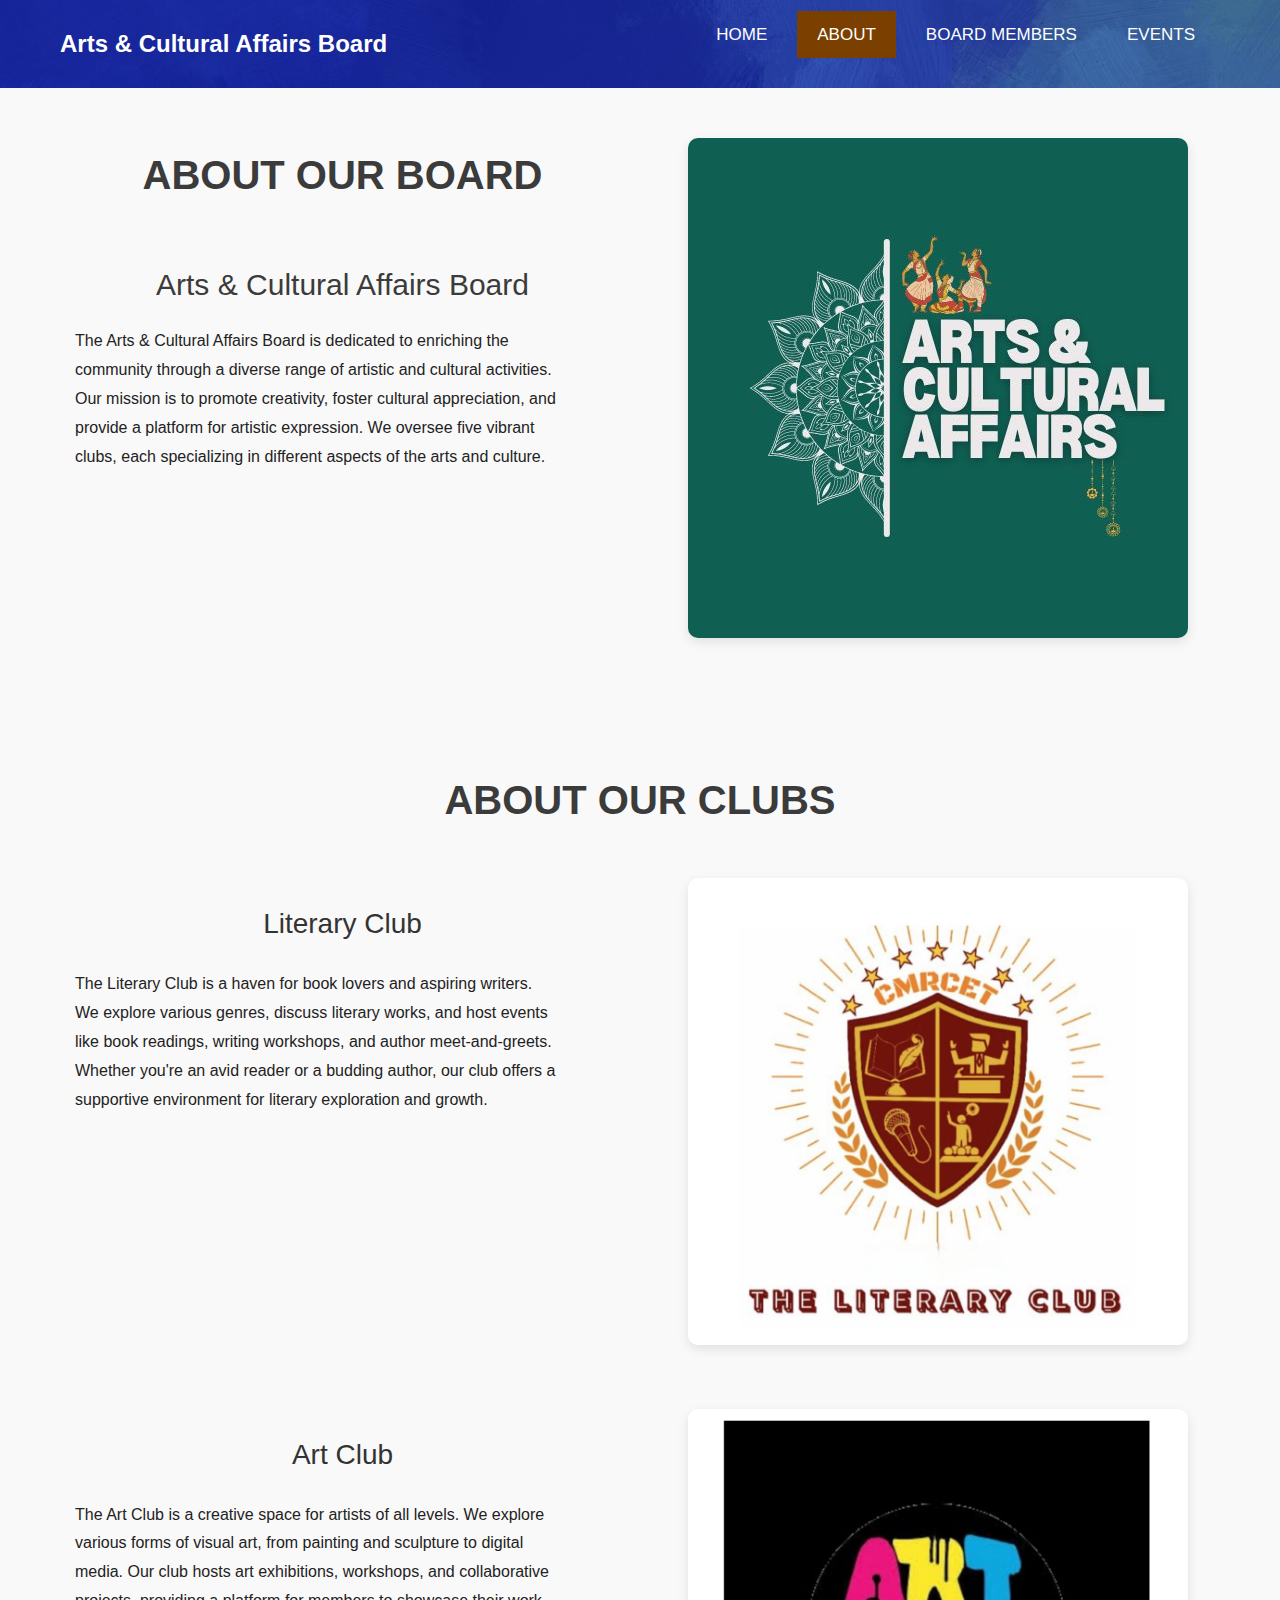
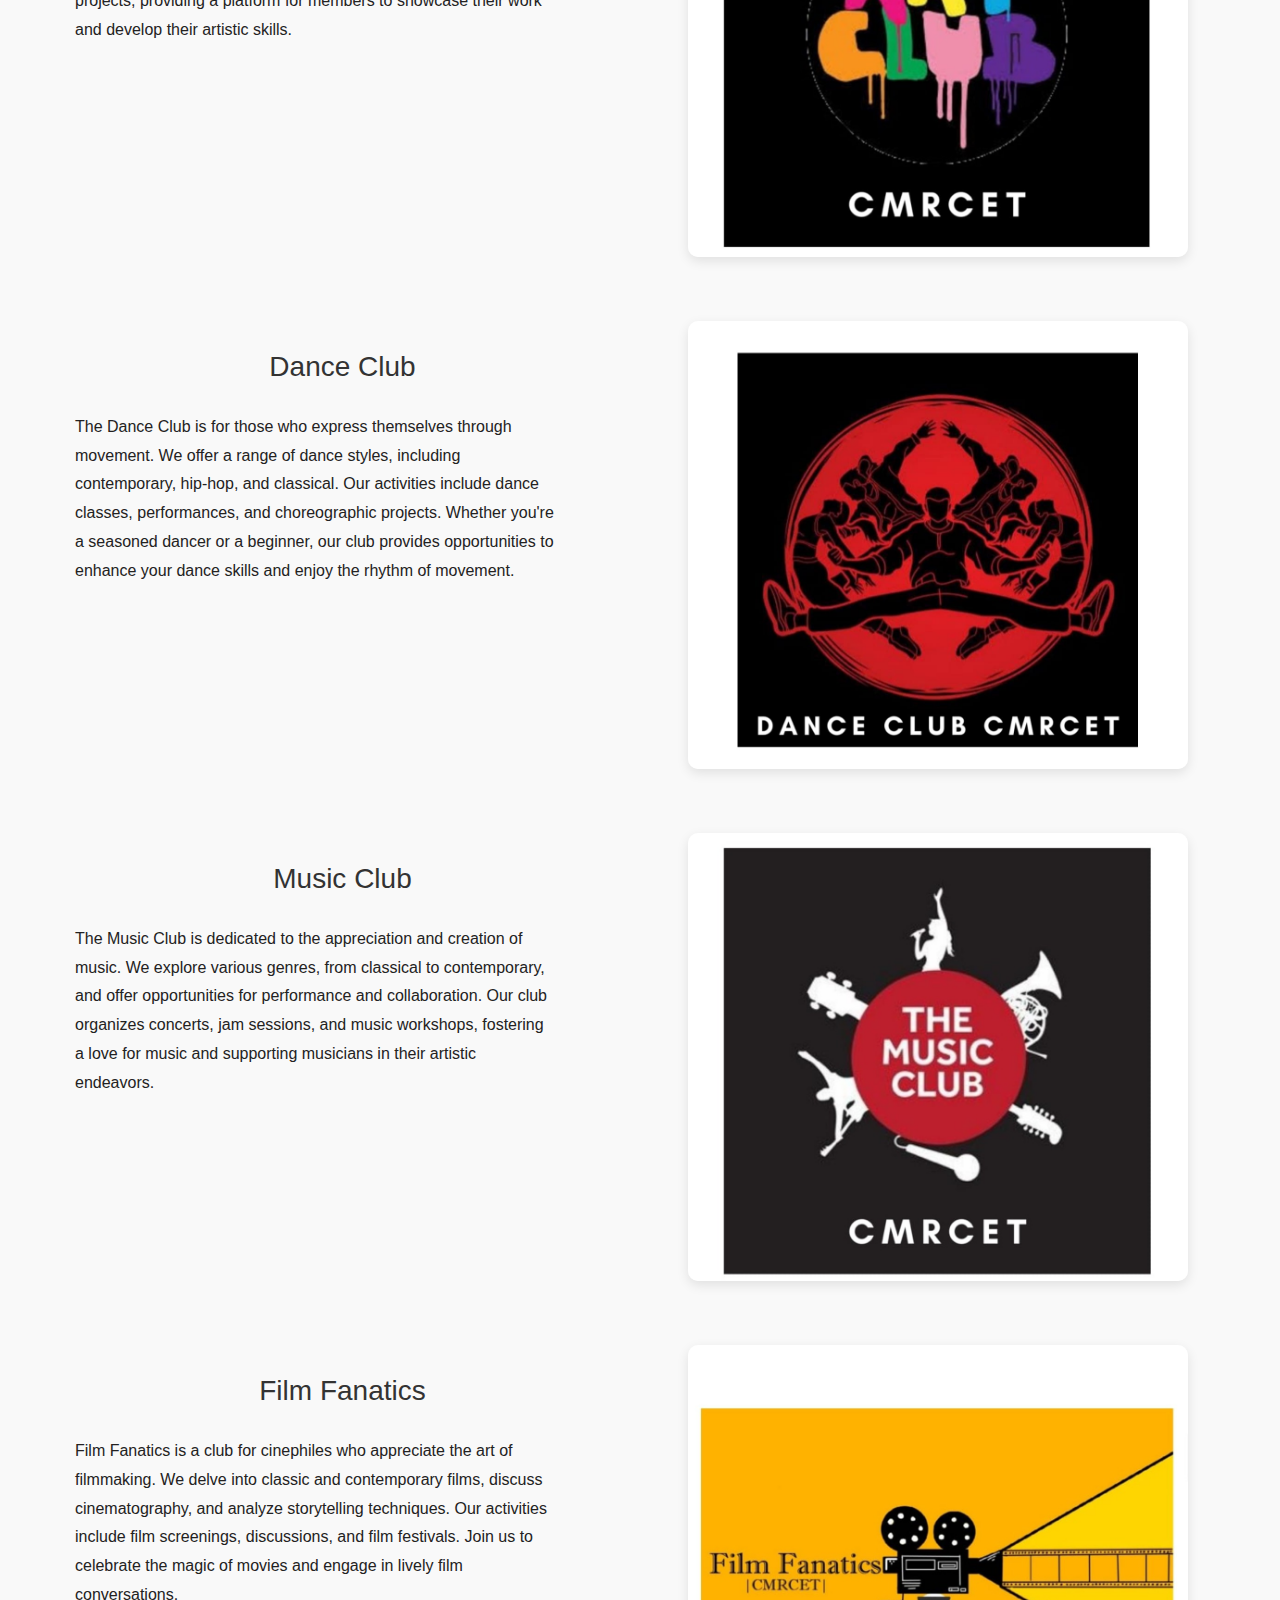
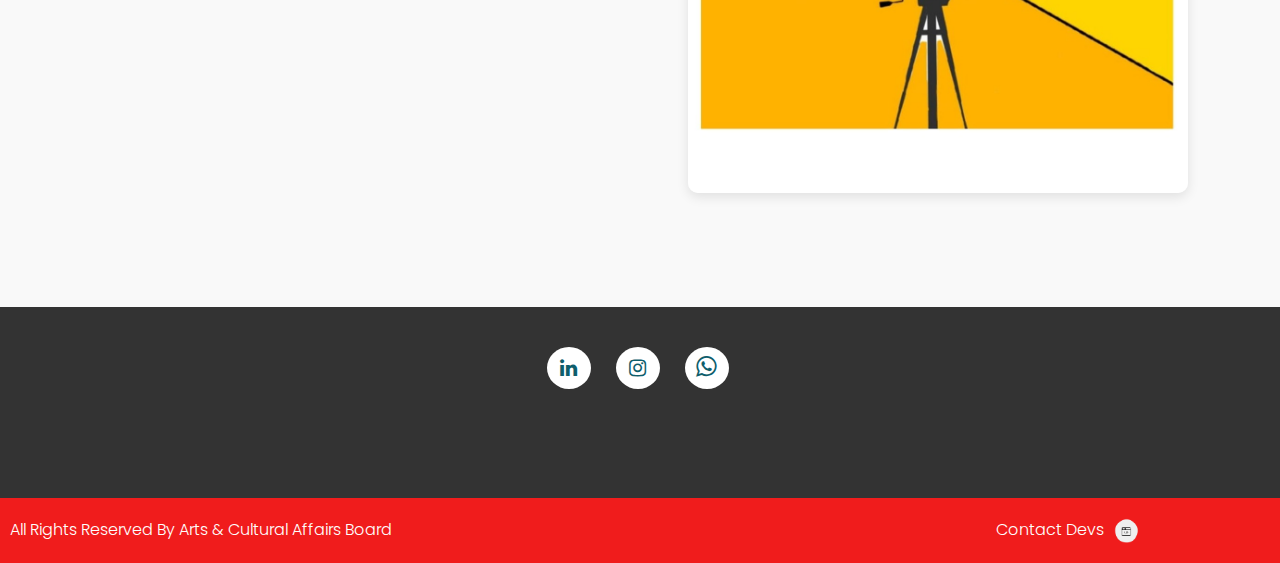
==== commit 3e2cc265: "lastorwhat" ====
--- a/about.html
+++ b/about.html
@@ -1,221 +1,331 @@
 <!DOCTYPE html>
 <html>
-<head>
-   <!-- basic -->
-   <meta charset="utf-8">
-   <meta http-equiv="X-UA-Compatible" content="IE=edge">
-   <meta name="viewport" content="width=device-width, initial-scale=1">
-   <!-- mobile metas -->
-   <meta name="viewport" content="width=device-width, initial-scale=1">
-   <meta name="viewport" content="initial-scale=1, maximum-scale=1">
-   <!-- site metas -->
-   <title>About</title>
-   <meta name="keywords" content="">
-   <meta name="description" content="">
-   <meta name="author" content="">
-   <!-- bootstrap css -->
-   <link rel="stylesheet" type="text/css" href="css/bootstrap.min.css">
-   <!-- style css -->
-   <link rel="stylesheet" type="text/css" href="css/style.css">
-   <link rel="stylesheet" type="text/css" href="css/stylea.css">
-   <link rel="stylesheet" type="text/css" href="css/stylem.css">
-   <link rel="stylesheet" type="text/css" href="css/stylee.css">
-   <!-- Responsive-->
-   <link rel="stylesheet" href="css/responsive.css">
-   <!-- fevicon -->
-   <link rel="icon" href="images/sym.jpg" type="image/gif" />
-   <!-- font css -->
-   <link href="https://fonts.googleapis.com/css2?family=Poppins:wght@400;600;800&display=swap" rel="stylesheet">
-   <!-- Scrollbar Custom CSS -->
-   <link rel="stylesheet" href="css/jquery.mCustomScrollbar.min.css">
-   <!-- Tweaks for older IEs-->
-   <link rel="stylesheet" href="https://netdna.bootstrapcdn.com/font-awesome/4.0.3/css/font-awesome.css">
-</head>
-<body>
-   <div class="header_sectionheader_bg">
+  <head>
+    <!-- basic -->
+    <meta charset="utf-8" />
+    <meta http-equiv="X-UA-Compatible" content="IE=edge" />
+    <meta name="viewport" content="width=device-width, initial-scale=1" />
+    <!-- mobile metas -->
+    <meta name="viewport" content="width=device-width, initial-scale=1" />
+    <meta name="viewport" content="initial-scale=1, maximum-scale=1" />
+    <!-- site metas -->
+    <title>About</title>
+    <meta name="keywords" content="" />
+    <meta name="description" content="" />
+    <meta name="author" content="" />
+    <!-- bootstrap css -->
+    <link rel="stylesheet" type="text/css" href="css/bootstrap.min.css" />
+    <!-- style css -->
+    <link rel="stylesheet" type="text/css" href="css/style.css" />
+    <link rel="stylesheet" type="text/css" href="css/stylea.css" />
+    <link rel="stylesheet" type="text/css" href="css/stylem.css" />
+    <link rel="stylesheet" type="text/css" href="css/stylee.css" />
+    <link
+      rel="stylesheet"
+      href="https://cdnjs.cloudflare.com/ajax/libs/font-awesome/4.7.0/css/font-awesome.min.css"
+    />
+    <!-- Responsive-->
+    <link rel="stylesheet" href="css/responsive.css" />
+    <!-- fevicon -->
+    <link rel="icon" href="images/sym.jpg" type="image/gif" />
+    <!-- font css -->
+    <link
+      href="https://fonts.googleapis.com/css2?family=Poppins:wght@400;600;800&display=swap"
+      rel="stylesheet"
+    />
+    <!-- Scrollbar Custom CSS -->
+    <link rel="stylesheet" href="css/jquery.mCustomScrollbar.min.css" />
+    <!-- Tweaks for older IEs-->
+    <link
+      rel="stylesheet"
+      href="https://netdna.bootstrapcdn.com/font-awesome/4.0.3/css/font-awesome.css"
+    />
+  </head>
+  <body>
+    <div class="header_sectionheader_bg">
       <div class="container">
-         <nav class="navbar navbar-expand-lg navbar-light bg-light">
-            <a class="navbar-brand" href="index.html" style="color: #ffffff; font-size: 1.5rem; font-weight: bold; text-decoration: none; margin-right: 20px;">Arts & Cultural Affairs Board</a>
-            <button class="navbar-toggler" type="button" data-toggle="collapse" data-target="#navbarSupportedContent" aria-controls="navbarSupportedContent" aria-expanded="false" aria-label="Toggle navigation">
-               <span class="navbar-toggler-icon"></span>
-            </button>
-            <div class="collapse navbar-collapse" id="navbarSupportedContent">
-               <ul class="navbar-nav ml-auto">
-                  <li class="nav-item">
-                     <a class="nav-link" href="index.html">Home</a>
-                  </li>
-                  <li class="nav-item">
-                     <a class="nav-link" href="about.html">About</a>
-                  </li>
-                  <li class="nav-item">
-                     <a class="nav-link" href="members.html">Board Members</a>
-                  </li>
-                  <li class="nav-item">
-                     <a class="nav-link" href="events.html">Events</a>
-                  </li>
-               </ul>
-            </div>
-         </nav>
-      </div>
-   </div>
-   
-   <!-- Add this script at the end of your body -->
-   <script>
+        <nav class="navbar navbar-expand-lg navbar-light bg-light">
+          <a
+            class="navbar-brand"
+            href="index.html"
+            style="
+              color: #ffffff;
+              font-size: 1.5rem;
+              font-weight: bold;
+              text-decoration: none;
+              margin-right: 20px;
+            "
+            >Arts & Cultural Affairs Board</a
+          >
+          <button
+            class="navbar-toggler"
+            type="button"
+            data-toggle="collapse"
+            data-target="#navbarSupportedContent"
+            aria-controls="navbarSupportedContent"
+            aria-expanded="false"
+            aria-label="Toggle navigation"
+          >
+            <span class="navbar-toggler-icon"></span>
+          </button>
+          <div class="collapse navbar-collapse" id="navbarSupportedContent">
+            <ul class="navbar-nav ml-auto">
+              <li class="nav-item">
+                <a class="nav-link" href="index.html">Home</a>
+              </li>
+              <li class="nav-item">
+                <a class="nav-link" href="about.html">About</a>
+              </li>
+              <li class="nav-item">
+                <a class="nav-link" href="members.html">Board Members</a>
+              </li>
+              <li class="nav-item">
+                <a class="nav-link" href="events.html">Events</a>
+              </li>
+            </ul>
+          </div>
+        </nav>
+      </div>
+    </div>
+
+    <!-- Add this script at the end of your body -->
+    <script>
       // JavaScript to set active class based on current page
       var path = window.location.pathname;
       var page = path.split("/").pop();
-      var navLinks = document.querySelectorAll('.navbar-nav .nav-link');
-      navLinks.forEach(function(link) {
-         if (link.getAttribute('href') === page) {
-            link.parentElement.classList.add('active');
-         } else {
-            link.parentElement.classList.remove('active');
-         }
+      var navLinks = document.querySelectorAll(".navbar-nav .nav-link");
+      navLinks.forEach(function (link) {
+        if (link.getAttribute("href") === page) {
+          link.parentElement.classList.add("active");
+        } else {
+          link.parentElement.classList.remove("active");
+        }
       });
-   </script>
-   
-   <!-- header section end -->
-   <!-- about section start -->
-   <div class="about_section layout_padding">
+    </script>
+
+    <!-- header section end -->
+    <!-- about section start -->
+    <div class="about_section layout_padding">
       <div class="container">
-         <div class="about_section_2">
-            <div class="row">
-               <div class="col-md-6"> 
-                  <div class="about_taital_box">
-                     <h1 class="about_taital">About Our Board</h1>
-                     <h1 class="about_taital_1">Arts & Cultural Affairs Board</h1>
-                     <p class=" about_text">The Arts & Cultural Affairs Board is dedicated to enriching the community through a diverse range of artistic and cultural activities. Our mission is to promote creativity, foster cultural appreciation, and provide a platform for artistic expression. We oversee five vibrant clubs, each specializing in different aspects of the arts and culture.</p>
-                  </div>
-               </div>
-               <div class="col-md-6"> 
-                  <div class="image_iman"><img src="images/sym.jpg" class="about_img"></div>
-               </div>
-            </div>
-         </div>
-      </div>
-   </div>
-   <!-- about section end -->
-
-   <!-- clubs section start -->
-  <!-- clubs section start -->
-<div class="about_section layout_padding">
-   <div class="container">
-      <h1 class="about_taital">About Our Clubs</h1>
-      <div class="row">
-         <!-- Literary Club -->
-         <div class="col-md-6 mb-4">
-            <div class="about_taital_box">
-               <h2 class="about_taital_1">Literary Club</h2>
-               <p class="about_text">The Literary Club is a haven for book lovers and aspiring writers. We explore various genres, discuss literary works, and host events like book readings, writing workshops, and author meet-and-greets. Whether you're an avid reader or a budding author, our club offers a supportive environment for literary exploration and growth.</p>
-            </div>
-         </div>
-         <div class="col-md-6 mb-4">
-            <div class="image_iman">
-               <img src="images/literary club.jpg" class="about_img" alt="Literary Club">
-            </div>
-         </div>
-      </div>
-      <div class="row">
-         <!-- Art Club -->
-         <div class="col-md-6 mb-4">
-            <div class="about_taital_box">
-               <h2 class="about_taital_1">Art Club</h2>
-               <p class="about_text">The Art Club is a creative space for artists of all levels. We explore various forms of visual art, from painting and sculpture to digital media. Our club hosts art exhibitions, workshops, and collaborative projects, providing a platform for members to showcase their work and develop their artistic skills.</p>
-            </div>
-         </div>
-         <div class="col-md-6 mb-4">
-            <div class="image_iman">
-               <img src="images/art1.jpg" class="about_img" alt="Art Club">
-            </div>
-         </div>
-      </div>
-      <div class="row">
-         <!-- Dance Club -->
-         <div class="col-md-6 mb-4">
-            <div class="about_taital_box">
-               <h2 class="about_taital_1">Dance Club</h2>
-               <p class="about_text">The Dance Club is for those who express themselves through movement. We offer a range of dance styles, including contemporary, hip-hop, and classical. Our activities include dance classes, performances, and choreographic projects. Whether you're a seasoned dancer or a beginner, our club provides opportunities to enhance your dance skills and enjoy the rhythm of movement.</p>
-            </div>
-         </div>
-         <div class="col-md-6 mb-4">
-            <div class="image_iman">
-               <img src="images/dance club.jpg" class="about_img" alt="Dance Club">
-            </div>
-         </div>
-      </div>
-      <div class="row">
-         <!-- Music Club -->
-         <div class="col-md-6 mb-4">
-            <div class="about_taital_box">
-               <h2 class="about_taital_1">Music Club</h2>
-               <p class="about_text">The Music Club is dedicated to the appreciation and creation of music. We explore various genres, from classical to contemporary, and offer opportunities for performance and collaboration. Our club organizes concerts, jam sessions, and music workshops, fostering a love for music and supporting musicians in their artistic endeavors.</p>
-            </div>
-         </div>
-         <div class="col-md-6 mb-4">
-            <div class="image_iman">
-               <img src="images/music1.jpg" class="about_img" alt="Music Club">
-            </div>
-         </div>
-      </div>
-      <div class="row">
-         <!-- Film Fanatics -->
-         <div class="col-md-6 mb-4">
-            <div class="about_taital_box">
-               <h2 class="about_taital_1">Film Fanatics</h2>
-               <p class="about_text">Film Fanatics is a club for cinephiles who appreciate the art of filmmaking. We delve into classic and contemporary films, discuss cinematography, and analyze storytelling techniques. Our activities include film screenings, discussions, and film festivals. Join us to celebrate the magic of movies and engage in lively film conversations.</p>
-            </div>
-         </div>
-         <div class="col-md-6 mb-4">
-            <div class="image_iman">
-               <img src="images/film1.jpg" class="about_img" alt="Film Fanatics">
-            </div>
-         </div>
-      </div>
-   </div>
-</div>
-<!-- clubs section end -->
-
-   
-   <!-- clubs section end -->
-
-   <!-- footer section start -->
-   <div class="footer_section layout_padding margin_top90">
+        <div class="about_section_2">
+          <div class="row">
+            <div class="col-md-6">
+              <div class="about_taital_box">
+                <h1 class="about_taital">About Our Board</h1>
+                <h1 class="about_taital_1">Arts & Cultural Affairs Board</h1>
+                <p class="about_text">
+                  The Arts & Cultural Affairs Board is dedicated to enriching
+                  the community through a diverse range of artistic and cultural
+                  activities. Our mission is to promote creativity, foster
+                  cultural appreciation, and provide a platform for artistic
+                  expression. We oversee five vibrant clubs, each specializing
+                  in different aspects of the arts and culture.
+                </p>
+              </div>
+            </div>
+            <div class="col-md-6">
+              <div class="image_iman">
+                <img src="images/sym.jpg" class="about_img" />
+              </div>
+            </div>
+          </div>
+        </div>
+      </div>
+    </div>
+    <!-- about section end -->
+
+    <!-- clubs section start -->
+    <!-- clubs section start -->
+    <div class="about_section layout_padding">
       <div class="container">
-         <div class="row">
-            <div class="col-md-12">
-               <div class="footer_social_icon">
-                  <ul>
-                     <!-- <li><a href="#"><i class="fa fa-facebook" aria-hidden="true"></i></a></li>
-                     <li><a href="#"><i class="fa fa-twitter" aria-hidden="true"></i></a></li> -->
-                     <li><a href="#"><i class="fa fa-linkedin" aria-hidden="true"></i></a></li>
-                     <li><a href="#"><i class="fa fa-instagram" aria-hidden="true"></i></a></li>
-                  </ul>
-               </div>
-             
-            </div>
-         </div>
-      </div>
-   </div>
-   <!-- footer section end -->
-   <!-- copyright section start -->
-   <div class="copyright_section">
+        <h1 class="about_taital">About Our Clubs</h1>
+        <div class="row">
+          <!-- Literary Club -->
+          <div class="col-md-6 mb-4">
+            <div class="about_taital_box">
+              <h2 class="about_taital_1">Literary Club</h2>
+              <p class="about_text">
+                The Literary Club is a haven for book lovers and aspiring
+                writers. We explore various genres, discuss literary works, and
+                host events like book readings, writing workshops, and author
+                meet-and-greets. Whether you're an avid reader or a budding
+                author, our club offers a supportive environment for literary
+                exploration and growth.
+              </p>
+            </div>
+          </div>
+          <div class="col-md-6 mb-4">
+            <div class="image_iman">
+              <img
+                src="images/literary club.jpg"
+                class="about_img"
+                alt="Literary Club"
+              />
+            </div>
+          </div>
+        </div>
+        <div class="row">
+          <!-- Art Club -->
+          <div class="col-md-6 mb-4">
+            <div class="about_taital_box">
+              <h2 class="about_taital_1">Art Club</h2>
+              <p class="about_text">
+                The Art Club is a creative space for artists of all levels. We
+                explore various forms of visual art, from painting and sculpture
+                to digital media. Our club hosts art exhibitions, workshops, and
+                collaborative projects, providing a platform for members to
+                showcase their work and develop their artistic skills.
+              </p>
+            </div>
+          </div>
+          <div class="col-md-6 mb-4">
+            <div class="image_iman">
+              <img src="images/art1.jpg" class="about_img" alt="Art Club" />
+            </div>
+          </div>
+        </div>
+        <div class="row">
+          <!-- Dance Club -->
+          <div class="col-md-6 mb-4">
+            <div class="about_taital_box">
+              <h2 class="about_taital_1">Dance Club</h2>
+              <p class="about_text">
+                The Dance Club is for those who express themselves through
+                movement. We offer a range of dance styles, including
+                contemporary, hip-hop, and classical. Our activities include
+                dance classes, performances, and choreographic projects. Whether
+                you're a seasoned dancer or a beginner, our club provides
+                opportunities to enhance your dance skills and enjoy the rhythm
+                of movement.
+              </p>
+            </div>
+          </div>
+          <div class="col-md-6 mb-4">
+            <div class="image_iman">
+              <img
+                src="images/dance club.jpg"
+                class="about_img"
+                alt="Dance Club"
+              />
+            </div>
+          </div>
+        </div>
+        <div class="row">
+          <!-- Music Club -->
+          <div class="col-md-6 mb-4">
+            <div class="about_taital_box">
+              <h2 class="about_taital_1">Music Club</h2>
+              <p class="about_text">
+                The Music Club is dedicated to the appreciation and creation of
+                music. We explore various genres, from classical to
+                contemporary, and offer opportunities for performance and
+                collaboration. Our club organizes concerts, jam sessions, and
+                music workshops, fostering a love for music and supporting
+                musicians in their artistic endeavors.
+              </p>
+            </div>
+          </div>
+          <div class="col-md-6 mb-4">
+            <div class="image_iman">
+              <img src="images/music1.jpg" class="about_img" alt="Music Club" />
+            </div>
+          </div>
+        </div>
+        <div class="row">
+          <!-- Film Fanatics -->
+          <div class="col-md-6 mb-4">
+            <div class="about_taital_box">
+              <h2 class="about_taital_1">Film Fanatics</h2>
+              <p class="about_text">
+                Film Fanatics is a club for cinephiles who appreciate the art of
+                filmmaking. We delve into classic and contemporary films,
+                discuss cinematography, and analyze storytelling techniques. Our
+                activities include film screenings, discussions, and film
+                festivals. Join us to celebrate the magic of movies and engage
+                in lively film conversations.
+              </p>
+            </div>
+          </div>
+          <div class="col-md-6 mb-4">
+            <div class="image_iman">
+              <img
+                src="images/film1.jpg"
+                class="about_img"
+                alt="Film Fanatics"
+              />
+            </div>
+          </div>
+        </div>
+      </div>
+    </div>
+    <!-- clubs section end -->
+
+    <!-- clubs section end -->
+
+    <!-- footer section start -->
+    <div class="footer_section layout_padding">
       <div class="container">
-         <div class="row">
-            <div class="col-sm-12">
-               <p class="copyright_text"> All Rights Reserved By <a href="https://www.linkedin.com/in/gavini-shasank-b14610246/" target="_blank">Gavini Shasank</a> and <a href="https://www.linkedin.com/in/abhiram-m-b46134298/" target="_blank"> Abhiram Seshu</a></p>
-            </div>
-         </div>
-      </div>
-   </div>
-   <!-- copyright section end -->
-   <!-- Javascript files-->
-   <script src="js/jquery.min.js"></script>
-   <script src="js/popper.min.js"></script>
-   <script src="js/bootstrap.bundle.min.js"></script>
-   <script src="js/jquery-3.0.0.min.js"></script>
-   <script src="js/plugin.js"></script>
-   <!-- sidebar -->
-   <script src="js/jquery.mCustomScrollbar.concat.min.js"></script>
-   <script src="js/custom.js"></script>
-</body>
-</html>+        <div class="row">
+          <div class="col-md-12">
+            <div class="footer_social_icon">
+              <ul>
+                <li>
+                  <a href="#"
+                    ><i class="fa fa-linkedin" aria-hidden="true"></i
+                  ></a>
+                </li>
+                <li>
+                  <a
+                    href="https://www.instagram.com/artfusion_cmrcet?utm_source=qr&igsh=dmRiN25rcWhzNzE2"
+                    target="_blank"
+                    ><i class="fa fa-instagram" aria-hidden="true"></i
+                  ></a>
+                </li>
+                <li>
+                  <a
+                    href="https://chat.whatsapp.com/EKu4td5k6bY5UC3dpmI1ps"
+                    target="_blank"
+                  >
+                    <i
+                      class="fa fa-whatsapp"
+                      aria-hidden="true"
+                      style="font-size: 24px"
+                    ></i
+                  ></a>
+                </li>
+              </ul>
+            </div>
+            <div class="location_text">
+              <ul></ul>
+            </div>
+          </div>
+        </div>
+      </div>
+    </div>
+    <!-- footer section end -->
+    <!-- copyright section start -->
+    <div class="copyright_section">
+      <div class="containerop">
+        <div class="row">
+          <div class="col-sm-12">
+            <p class="copyright_text">
+              All Rights Reserved By Arts & Cultural Affairs Board
+              <a class="oporwhat" href="hi.html" target="_blank">Contact Devs</a
+              ><img src="images/icon-8.png" , class="opi" />
+            </p>
+          </div>
+        </div>
+      </div>
+    </div>
+    <!-- copyright section end -->
+    <!-- Javascript files-->
+    <script src="js/jquery.min.js"></script>
+    <script src="js/popper.min.js"></script>
+    <script src="js/bootstrap.bundle.min.js"></script>
+    <script src="js/jquery-3.0.0.min.js"></script>
+    <script src="js/plugin.js"></script>
+    <!-- sidebar -->
+    <script src="js/jquery.mCustomScrollbar.concat.min.js"></script>
+    <script src="js/custom.js"></script>
+  </body>
+</html>
--- a/css/style.css
+++ b/css/style.css
@@ -140,13 +140,10 @@
   transition: all 0.3s ease-in-out;
 }
 
-
-
 img {
   max-width: 100%;
   height: auto;
 }
-
 
 :focus {
   outline: 0;
@@ -392,16 +389,14 @@
 
 #banner_slider a.carousel-control-prev {
   left: 0px;
-  top: 411px;
-  right: 60px;
+  top: 450px;
+  right: 9000px;
 }
 
 #banner_slider a.carousel-control-next {
   right: 0px;
-  top: 411px;
-  left: 60px;
-  color: #fefefd;
-  background-color: #f01c1c;
+  top: 450px;
+  left: 900px;
 }
 
 #banner_slider .carousel-control-next,
@@ -410,18 +405,8 @@
   height: 55px;
   opacity: 1;
   font-size: 16px;
-  color: #4a4949;
-  background-color: #efefef;
   margin: 0 auto;
   text-align: center;
-}
-
-#banner_slider .carousel-control-next:focus,
-#banner_slider .carousel-control-next:hover,
-#banner_slider .carousel-control-prev:focus,
-#banner_slider .carousel-control-prev:hover {
-  color: #fefefd;
-  background-color: #f01c1c;
 }
 
 .banner_img {
@@ -447,64 +432,91 @@
   width: 35px;
   padding-left: 10px;
 }
+/* Client Section */
 .client_section {
   width: 100%;
   float: left;
-}
-
+  position: relative;
+}
+
+/* Ensure all carousel items have a fixed height */
+.carousel-inner {
+  height: 450px; /* You can adjust this height to your desired size */
+}
+
+/* Consistent height for client section within carousel */
 .client_section_2 {
   width: 100%;
-  float: left;
-}
-
+  height: 100%;
+  float: left;
+  display: flex;
+  align-items: center; /* Vertically centers the content */
+  justify-content: center;
+}
+
+/* Client Title and Description */
 .client_taital_main {
   width: 100%;
   display: flex;
+  align-items: center;
   padding-top: 30px;
 }
 
+/* Fix the width of the client image container */
 .client_left {
   width: 20%;
-  float: left;
-}
-
-.client_img {
-  width: 90%;
-}
-
+  display: flex;
+  justify-content: center;
+  align-items: center;
+}
+
+/* Ensure all images maintain the same height and fit within the container */
+.client_img img {
+  max-width: 100%;
+  max-height: 300px; /* Adjust based on desired image size */
+  object-fit: cover; /* Ensures images cover the available space without stretching */
+  border-radius: 10px; /* Optional: Rounded corners for images */
+  box-shadow: 0 4px 8px rgba(0, 0, 0, 0.1);
+}
+
+/* Client Right Section (Text) */
 .client_right {
   width: 80%;
   float: left;
-  padding-top: 20px;
+  padding-left: 20px;
 }
 
 .moark_text {
-  width: 100%;
-  float: left;
   font-size: 24px;
   color: #3b3b3b;
   font-weight: bold;
 }
 
 .client_text {
-  width: 75%;
-  float: left;
   font-size: 16px;
   color: #3b3b3b;
-  margin: 0px;
+  margin: 0;
+  max-width: 80%;
+}
+
+/* Optional: Add smooth transition between slides */
+.carousel-item {
+  transition: transform 0.5s ease-in-out;
 }
 
 #custom_slider a.carousel-control-prev {
   left: initial;
-  top: 190px;
+  top: 240px;
   right: -50px;
   color: #fefefd;
-  background-color: #dc8977;
+  background-color: #aad0ed;
 }
 
 #custom_slider a.carousel-control-next {
   right: -50px;
-  top: 130px;
+  top: 170px;
+  color: #fefefd;
+  background-color: #aad0ed;
 }
 
 #custom_slider .carousel-control-next,
@@ -514,15 +526,13 @@
   opacity: 1;
   font-size: 16px;
   color: #fefefd;
-  background-color: #4a4949;
-}
-
-#custom_slider .carousel-control-next:focus,
+  background-color: #000000;
+}
+
 #custom_slider .carousel-control-next:hover,
-#custom_slider .carousel-control-prev:focus,
 #custom_slider .carousel-control-prev:hover {
   color: #fefefd;
-  background-color: #dc8977;
+  background-color: #ff9393;
 }
 
 /* client section end */
@@ -716,7 +726,7 @@
 .footer_social_icon li a {
   float: left;
   padding: 5px 10px;
-  background-color: #fff;
+  background-color: #ffffff;
   color: #1d1d1d;
   border-radius: 100%;
   font-size: 19px;
@@ -727,7 +737,7 @@
 }
 
 .footer_social_icon li a:hover {
-  background-color: #ffffff;
+  background-color: #000000;
   color: #f01c1c;
 }
 
@@ -796,9 +806,8 @@
   float: left;
   font-size: 16px;
   color: #fefefd;
-  text-align: center;
   margin-left: 0px;
-  margin-right: opx;
+  margin-right: 0px;
   font-family: "Poppins", sans-serif;
 }
 
@@ -809,7 +818,9 @@
 .copyright_text a:hover {
   color: #252525;
 }
-
+.oporwhat{
+  margin-left:  600px;
+}
 /* copyright section end */
 
 .margin_top90 {
--- a/css/stylea.css
+++ b/css/stylea.css
@@ -67,3 +67,149 @@
   color: #4a4949;
   border: 1px solid #4a4949;
 }
+/* Global Styles */
+body {
+  font-family: "Arial", sans-serif;
+  line-height: 1.6;
+  margin: 0;
+  padding: 0;
+  box-sizing: border-box;
+}
+
+.container {
+  max-width: 1200px;
+  margin: 0 auto;
+  padding: 0 20px;
+}
+.containerop {
+  max-width: 1300px;
+  margin: 0 auto;
+  padding: 0 10px;
+}
+.row {
+  display: flex;
+  flex-wrap: wrap;
+  justify-content: space-between;
+}
+
+.col-md-6 {
+  width: 48%;
+}
+
+.mb-4 {
+  margin-bottom: 20px;
+}
+
+/* About Section */
+.about_section {
+  background-color: #f9f9f9;
+  padding: 50px 0;
+}
+
+.about_taital_box {
+  text-align: left;
+  padding: 15px;
+}
+
+.about_taital {
+  font-size: 40px;
+  color: #3b3b3b;
+  text-transform: uppercase;
+  font-weight: bold;
+  padding-bottom: 15px;
+  text-align: center;
+}
+
+.about_taital_1 {
+  font-size: 30px;
+  color: #3b3b3b;
+  margin: 15px 0;
+  text-align: center;
+}
+
+.about_text {
+  font-size: 16px;
+  color: #232222;
+  line-height: 1.8;
+  margin: 0 auto;
+  text-align: justify;
+  max-width: 90%;
+}
+
+.image_iman {
+  display: flex;
+  justify-content: center;
+  align-items: center;
+}
+
+.about_img {
+  width: 100%;
+  max-width: 500px;
+  border-radius: 10px;
+  box-shadow: 0 4px 12px rgba(0, 0, 0, 0.1);
+  transition: transform 0.3s ease-in-out;
+}
+
+.about_img:hover {
+  transform: scale(1.05);
+}
+
+/* Clubs Section */
+h1.about_taital {
+  margin-bottom: 40px;
+  text-align: center;
+}
+
+h2.about_taital_1 {
+  text-align: center;
+  font-size: 28px;
+  color: #333;
+  margin-bottom: 20px;
+}
+
+.about_section .row {
+  margin-bottom: 40px;
+}
+
+p.about_text {
+  font-size: 16px;
+  text-align: left;
+  margin: 0;
+}
+
+/* Hover effect for images */
+.image_iman img {
+  transition: transform 0.1s;
+}
+
+.image_iman img:hover {
+  transform: scale(1.03);
+  box-shadow: 0 8px 16px rgba(0, 0, 0, 0.2);
+}
+
+.footer_section {
+  background-color: #333;
+  color: white;
+  padding: 30px 0;
+  text-align: center;
+}
+
+.footer_social_icon ul {
+  padding: 0;
+  list-style: none;
+}
+
+.footer_social_icon ul li {
+  display: inline;
+  margin: 0 10px;
+}
+
+.footer_social_icon ul li a {
+  color: rgb(14, 94, 108);
+  font-size: 20px;
+  transition: color 0.3s;
+}
+
+.footer_social_icon ul li a:hover {
+  color: #f01c1c;
+}
--- a/css/stylee.css
+++ b/css/stylee.css
@@ -50,7 +50,7 @@
   color: #3b3b3b;
   text-transform: uppercase;
   font-weight: bold;
-  padding: 0px 20px 10px 225px;
+  padding: 0px 20px 17px 225px;
 }
 .lorem_text {
   width: 100%;
